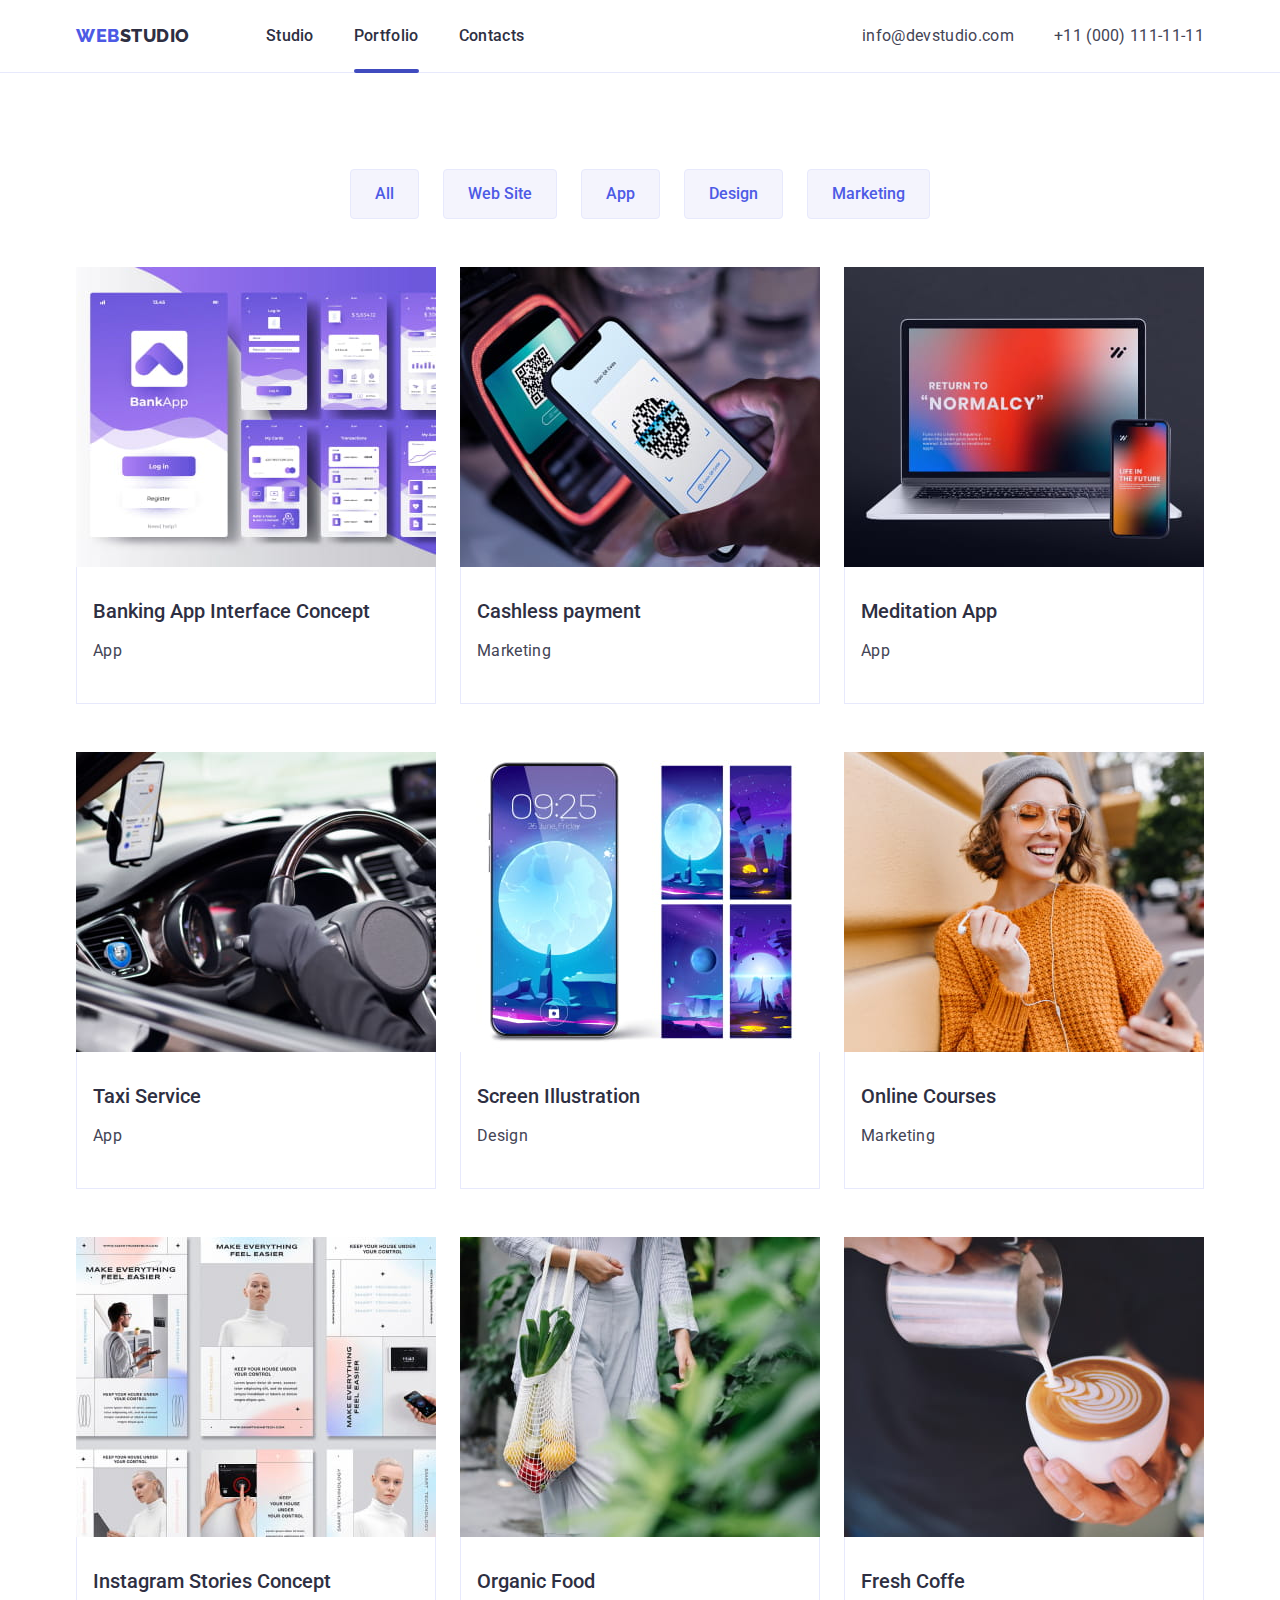
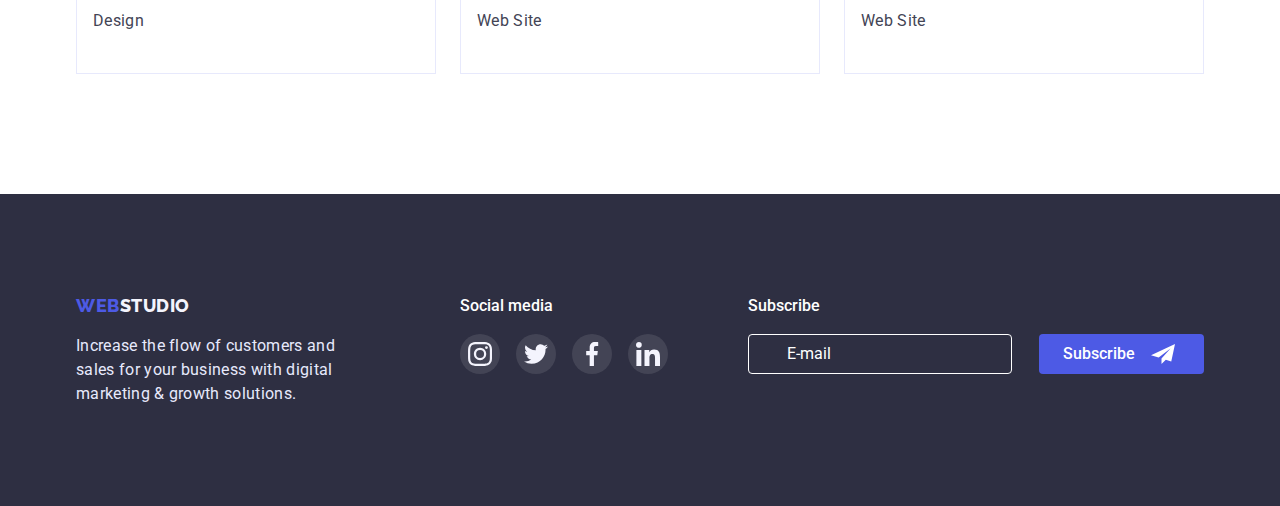
==== portfolio.html @ 538cbfb4 "update css" ====
<!DOCTYPE html>
<html lang="en">
  <head>
    <meta charset="UTF-8" />
    <meta http-equiv="X-UA-Compatible" content="IE=edge" />
    <meta name="viewport" content="width=device-width, initial-scale=1.0" />
    <link rel="preconnect" href="https://fonts.googleapis.com" />
    <link rel="preconnect" href="https://fonts.gstatic.com" crossorigin />
    <link
      href="https://fonts.googleapis.com/css2?family=Raleway:wght@800&family=Roboto:wght@400;500;700&display=swap"
      rel="stylesheet"
    />
    <link
      rel="stylesheet"
      href="https://cdn.jsdelivr.net/npm/modern-normalize@1.1.0/modern-normalize.css"
    />
    <link rel="stylesheet" href="./css/styles.css" />
    <link rel="stylesheet" href="./css/mobile.css" />
    <link rel="stylesheet" href="./css/./tablet.css" />
    <link rel="stylesheet" href="./css/desctop.css" />
    <title>WebStudio</title>
  </head>
  <body>
    <!--HEADER-->
    <header class="header">
      <div class="container header-container">
        <nav class="site-nav">
          <a href="./index.html" class="logo"
            ><span class="logo-firstcolor">Web</span>Studio</a
          >
          <ul class="nav-list list">
            <li class="header-item">
              <a class="menu-link link" href="./index.html">Studio</a>
            </li>
            <li class="nav-item header-item">
              <a class="menu-link link link-portfolio" href="./portfolio.html"
                >Portfolio</a
              >
            </li>
            <li class="header-item">
              <a class="menu-link link" href="">Contacts</a>
            </li>
          </ul>
        </nav>
        <address class="site-address">
          <ul class="address-list list">
            <li class="header-item address-item">
              <a class="adress-link" href="mailto:info@devstudio.com"
                >info@devstudio.com</a
              >
            </li>
            <li class="header-item address-item">
              <a class="adress-link" href="tel:+110001111111"
                >+11 (000) 111-11-11</a
              >
            </li>
          </ul>
        </address>
      </div>
    </header>

    <!--Header-->

    <!--Hero-->
    <main>
      <section class="portfolio">
        <div class="container">
          <ul class="filter-list list">
            <li class="hero-item">
              <button type="button" class="filter-btn">All</button>
            </li>

            <li class="hero-item">
              <button type="button" class="filter-btn">Web Site</button>
            </li>

            <li class="hero-item">
              <button type="button" class="filter-btn">App</button>
            </li>

            <li class="hero-item">
              <button type="button" class="filter-btn">Design</button>
            </li>

            <li class="hero-item">
              <button type="button" class="filter-btn">Marketing</button>
            </li>
          </ul>

          <ul class="card-set list">
            <li class="hero-item card-item">
                <a class="list-link" href="">
                  <div class="wrapper">
                    <img src="./images/banking-app.jpg" alt="banking-app_photo"
                    width="360"/>

                    <div class="card-thumb">
                      <p >
                      14 Stylish and User-Friendly App Desighn Concepts * Task
                      Manager App * Calorie Tracker App * Exotic Fruit Ecommerce
                      App * Cloud Storage App
                      </p>
                    </div>
                  </div>
                
                  <div class="card-content">
                  <h3 class="hero-item-heading card-heading">
                    Banking App Interface Concept
                  </h3>
                  <p class="hero-item-content card-item-content">App</p>
                  </div>
                </a>
            </li>

            <li class="hero-item card-item">
              <a class="list-link" href=""
                > <div class="wrapper">
                    <img
                      src="./images/cashless-payment.jpg"
                      alt="banking-app_photo"
                      width="360"/>

                    <div class="card-thumb">
                      <p >
                      14 Stylish and User-Friendly App Desighn Concepts * Task
                      Manager App * Calorie Tracker App * Exotic Fruit Ecommerce
                      App * Cloud Storage App
                      </p>
                    </div>
                  </div>

                <div class="card-content">
                  <h3 class="hero-item-heading card-heading">
                    Cashless payment
                  </h3>
                  <p class="hero-item-content card-item-content">Marketing</p>
                </div>
              </a>
            </li>

            <li class="hero-item card-item">
              <a class="list-link" href=""
                > <div class="wrapper">
                    <img
                  src="./images/meditation-app.jpg"
                  alt="banking-app_photo"
                  width="360"/>

                  <div class="card-thumb">
                    <p >
                    14 Stylish and User-Friendly App Desighn Concepts * Task
                    Manager App * Calorie Tracker App * Exotic Fruit Ecommerce
                    App * Cloud Storage App
                    </p>
                  </div>
                </div>

                <div class="card-content">
                  <h3 class="hero-item-heading card-heading">Meditation App</h3>
                  <p class="hero-item-content card-item-content">App</p>
                </div>
              </a>
            </li>

            <li class="hero-item card-item">
              <a class="list-link" href=""
                > <div class="wrapper">
                    <img
                  src="./images/taxi-service.jpg"
                  alt="banking-app_photo"
                  width="360"/>

                  <div class="card-thumb">
                    <p >
                    14 Stylish and User-Friendly App Desighn Concepts * Task
                    Manager App * Calorie Tracker App * Exotic Fruit Ecommerce
                    App * Cloud Storage App
                    </p>
                  </div>
                </div>

                <div class="card-content">
                  <h3 class="hero-item-heading card-heading">Taxi Service</h3>
                  <p class="hero-item-content card-item-content">App</p>
                </div>
              </a>
            </li>

            <li class="hero-item card-item">
              <a class="list-link" href=""
                > <div class="wrapper">
                    <img
                  src="./images/screen-illustratiom.jpg"
                  alt="banking-app_photo"
                  width="360"/>

                  <div class="card-thumb">
                    <p >
                    14 Stylish and User-Friendly App Desighn Concepts * Task
                    Manager App * Calorie Tracker App * Exotic Fruit Ecommerce
                    App * Cloud Storage App
                    </p>
                  </div>
                </div>

                <div class="card-content">
                  <h3 class="hero-item-heading card-heading">
                    Screen Illustration
                  </h3>
                  <p class="hero-item-content card-item-content">Design</p>
                </div>
              </a>
            </li>

            <li class="hero-item card-item">
              <a class="list-link" href="">
                 <div class="wrapper">
                    <img
                  src="./images/online-courses.jpg"
                  alt="banking-app_photo"
                  width="360"/>

                  <div class="card-thumb">
                    <p >
                    14 Stylish and User-Friendly App Desighn Concepts * Task
                    Manager App * Calorie Tracker App * Exotic Fruit Ecommerce
                    App * Cloud Storage App
                    </p>
                  </div>
                </div>

                <div class="card-content">
                  <h3 class="hero-item-heading card-heading">Online Courses</h3>
                  <p class="hero-item-content card-item-content">Marketing</p>
                </div>
              </a>
            </li>

            <li class="hero-item card-item">
              <a class="list-link" href=""
                > <div class="wrapper">
                    <img
                  src="./images/instagram-stories-concept.jpg"
                  alt="banking-app_photo"
                  width="360"/>

                  <div class="card-thumb">
                    <p >
                    14 Stylish and User-Friendly App Desighn Concepts * Task
                    Manager App * Calorie Tracker App * Exotic Fruit Ecommerce
                    App * Cloud Storage App
                    </p>
                  </div>
                </div>
                <div class="card-content">
                  <h3 class="hero-item-heading card-heading">
                    Instagram Stories Concept
                  </h3>
                  <p class="hero-item-content card-item-content">Design</p>
                </div>
              </a>
            </li>

            <li class="hero-item card-item">
              <a class="list-link" href=""
                > <div class="wrapper">
                    <img
                  src="./images/organic-food.jpg"
                  alt="banking-app_photo"
                  width="360"/>
                  <div class="card-thumb">
                    <p >
                    14 Stylish and User-Friendly App Desighn Concepts * Task
                    Manager App * Calorie Tracker App * Exotic Fruit Ecommerce
                    App * Cloud Storage App
                    </p>
                  </div>
                </div>

                <div class="card-content">
                  <h3 class="hero-item-heading card-heading">Organic Food</h3>
                  <p class="hero-item-content card-item-content">Web Site</p>
                </div>
              </a>
            </li>

            <li class="hero-item card-item">
              <div>
                  <a class="list-link" href="">
                   <div class="wrapper">
                    <img
                  src="./images/fresh-coffe.jpg"
                  alt="banking-app_photo"
                  width="360"/>

                  <div class="card-thumb">
                    <p >
                    14 Stylish and User-Friendly App Desighn Concepts * Task
                    Manager App * Calorie Tracker App * Exotic Fruit Ecommerce
                    App * Cloud Storage App
                    </p>
                  </div>
                </div>

                <div class="card-content">
                  <h3 class="hero-item-heading card-heading">Fresh Coffe</h3>
                  <p class="hero-item-content card-item-content">Web Site</p>
                </div>
              </div>
             
              </a>
            </li>
          </ul>
        </div>
      </section>
    </main>
    <!--HERO-->

    <!--FOOTER-->
    <footer class="footer">
      <div class="container footer-blocks">
        <div class="block-logo">
          <a href="./index.html" class="logo-footer"
            ><span class="logo-firstcolor">Web</span>Studio</a
          >
          <p class="footer-text">
            Increase the flow of customers and sales for your business with
            digital marketing & growth solutions.
          </p>
        </div>

        <div class="block-social">
          <h3 class="social-media-heading">Social media</h3>
          <ul class="social-list list">
            <li class="social-item item">
              <a href="#" class="social-list-item-link item-link-instagram">
                <svg class="social-list-icon" width="24" height="24">
                  <use href="./images/sprite.svg#icon-instagram"></use>
                </svg>
              </a>
            </li>

            <li class="social-item item">
              <a href="#" class="social-list-item-link item-link-twitter">
                <svg class="social-list-icon" width="24" height="24">
                  <use href="./images/sprite.svg#icon-twitter"></use>
                </svg>
              </a>
            </li>

            <li class="social-item item">
              <a href="#" class="social-list-item-link item-link-facebook">
                <svg class="social-list-icon" width="24" height="24">
                  <use href="./images/sprite.svg#icon-facebook"></use>
                </svg>
              </a>
            </li>

            <li class="social-item item">
              <a href="#" class="social-list-item-link item-link-linkedin">
                <svg class="social-list-icon" width="24" height="24">
                  <use href="./images/sprite.svg#icon-linkedin"></use>
                </svg>
              </a>
            </li>
          </ul>
        </div>

        <form class="block-subscribe-form">
          <div class="form-field-ftr">
            <label for="mail" class="form-label-ftr">Subscribe</label>
            <input type="email" name="mail" id="mail" placeholder="E-mail" />
          </div>
          <button type="submit" class="btn-subscribe">Subscribe</button>
        </form>

        </div>
      </div>
    </footer>
    <!-- /FOOTER-->
  </body>
</html>
---- css/styles.css ----
@media screen and (min-width: 0) {
  :root {
    --site-primary: #2E2F42;
    --body-text: #434455;
    --btn-primary: #4D5AE5;
    --btn-hover-active: #404BBF;
    --btn-border: #E7E9FC;
    --WHITE: #FFFFFF;
    --btn-back: #F4F4FD;
    --basic-margin: 24px;
    --icon-background: #AFB1B8;
    --icon-hover-green: #31D0AA;
    --modal-bcgd: #FCFCFC;
    --modal-labels: #8E8F99;
    --basic-transition: 250ms cubic-bezier(0.4, 0, 0.2, 1);
    --box-shadow: 0px 1px 6px rgba(46, 47, 66, 0.08), 0px 1px 1px rgba(46, 47, 66, 0.16), 0px 2px 1px rgba(46, 47, 66, 0.08);
  }

  img {
    display: block;
    max-width: 100%;
    height: auto;
  }

  body {
    font-family: "Roboto";
    font-style: normal;
    font-weight: 400;
    background-color: #FFFFFF;
    color: var(--body-text);
  }

  ul,
  li,
  h1,
  h2,
  h3,
  p {
    margin: 0;
    padding: 0;
  }

  ol,
  ul,
  li {
    list-style: none;
  }

  a {
    text-decoration: none;
  }

  .container {
    padding-left: 15px;
    padding-right: 15px;
    margin-left: auto;
    margin-right: auto;
  }



  .header {
    position: relative;
    width: auto;
    border-bottom: 1px solid var(--btn-border);
  }

  .logo {
    text-decoration: none;
    font-family: 'Raleway';
    font-style: normal;
    font-weight: 800;
    font-size: 18px;
    line-height: 1.33;
    letter-spacing: 0.03em;
    text-transform: uppercase;
    color: var(--site-primary);
  }

  .logo-firstcolor {
    font-family: 'Raleway';
    font-style: normal;
    font-weight: 800;
    font-size: 18px;
    line-height: 1.33;
    letter-spacing: 0.03em;
    text-transform: uppercase;
    color: var(--btn-primary);
  }

  .menu-link {
    font-weight: 500;
    font-size: 16px;
    line-height: 1.5;
    letter-spacing: 0.02em;
    color: var(--site-primary);
  }

  .hero {
    background-color: var(--site-primary);
    padding-top: 112px;
    padding-bottom: 112px;
    margin: 0 auto;
    background-image: linear-gradient(rgba(46, 47, 66, 0.7), rgba(46, 47, 66, 0.7)), url(../images/people-office.jpg);
    background-repeat: no-repeat;
    background-position: center;
    background-size: cover;
  }

  .hero-primary-heading {
    align-items: center;
    font-weight: 700;
    text-align: center;
    letter-spacing: 0.02em;
    color: var(--WHITE);
    margin-right: auto;
    margin-left: auto;
  }

  .btn {
    display: block;
    background: var(--btn-primary);
    border-radius: 4px;
    border: var(--btn-primary);
    font-family: 'Roboto';
    font-weight: 500;
    font-size: 16px;
    line-height: 1.5px;
    color: var(--WHITE);
    cursor: pointer;
    width: 169px;
    height: 56px;
    margin: 0 auto;
    text-decoration: none;
    transition: background-color var(--basic-transition);
  }

  .visually-hidden {
    position: absolute;
    width: 1px;
    height: 1px;
    margin: -1px;
    border: 0;
    padding: 0;
    white-space: nowrap;
    clip-path: inset(100%);
    clip: rect(0, 0, 0, 0);
    overflow: hidden;
  }


  .features-heading {
    font-weight: 700;
    font-size: 36px;
    line-height: 1.11;
    text-align: center;
    letter-spacing: 0.02em;
    text-transform: capitalize;
    color: var(--site-primary);
  }

  .features-text {
    font-weight: 500;
    font-size: 16px;
    line-height: 1.5;
    letter-spacing: 0.02em;
    color: var(--body-text);
    text-align: left;
    margin-top: 8px;
  }

  .section-team {
    background: var(--btn-back);
    padding-top: 96px;
    padding-bottom: 96px;
  }


  .hero-secondary-heading {
    font-weight: 700;
    font-size: 36px;
    line-height: 1.11;
    text-align: center;
    letter-spacing: 0.02em;
    text-transform: capitalize;
    color: var(--site-primary);
    margin-bottom: 72px;
}

.team-social-list {
  display: flex;
  justify-content: center;
  gap: var(--basic-margin);
}

.team-item {
  border-bottom-left-radius: 4px;
  border-bottom-right-radius: 4px;
  background-color: var(--WHITE);
  box-shadow: var(--box-shadow);
}

.hero-item-heading {
  font-weight: 500;
  font-size: 20px;
  line-height: 1.2;
  color: var(--site-primary);
  text-align: center;
  margin-bottom: 8px;
}

.team {
  margin-top: 32px;
  padding-bottom: 32px;
}

.team-social-item {
  width: 40px;
  height: 40px;
}

.team-social-list {
  gap: var(--basic-margin);
}

.hero-item-content {
  font-size: 16px;
  line-height: 1.5;
  color: var(--body-text);
  text-align: center;
  letter-spacing: 0.02em;
  margin-bottom: 8px;
}

.team-social-link {
  display: flex;
  justify-content: center;
  align-items: center;
  width: 100%;
  height: 100%;
  border-radius: 50%;
  background-color: var(--btn-primary);
  transition: background-color var(--basic-transition);
}

.customers {
  padding-top: 96px;
  padding-bottom: 96px;
}

.company-logo-link {
  display: flex;
  justify-content: center;
  align-items: center;
  width: 168px;
  height: 88px;
  border: solid 1px #8E8F99;
  border-radius: 4px;
  transition: var(--basic-transition);
}

.logo-icon {
  fill: var(--icon-background);
}

.company-logo-link:hover,
.company-logo-link:focus {
    border-color: var(--btn-hover-active);
    outline: none;
}

.company-logo-link:hover .logo-icon,
.company-logo-link:focus .logo-icon {
   fill: var(--btn-hover-active);
}

.footer {
  background-color: var(--site-primary);
}

.logo-footer {
  
  color: var(--btn-back);
  font-family: 'Raleway';
  font-style: normal;
  font-weight: 800;
  font-size: 18px;
  line-height: 21px;
  letter-spacing: 0.03em;
  text-transform: uppercase;
  
}



.footer-text {
  width: 264px;
  font-size: 16px;
  line-height: 1.5;
  letter-spacing: 0.02em;
  color: var(--btn-border);
  margin-top: 16px;
  margin-left: auto;
  margin-right: auto;
}

.social-item {
  width: 40px;
  height: 40px;
}

.social-list {
  display: flex;
  justify-content: center;
  gap: 16px;
}

.social-list-item-link {
  display: flex;
  justify-content: center;
  align-items: center;
  width: 100%;
  height: 100%;
  border-radius: 50%;
  background-color: rgba(255, 255, 255, 0.1);
  transition: background-color var(--basic-transition);
}

.form-field-ftr label {
  margin-bottom: 16px;
  font-weight: 500;
  font-size: 16px;
  line-height: 1.5;
  color: var(--WHITE);
}

.block-subscribe-form {
  height: 80px;
  width: 100%;
}

.form-field-ftr input {
  width: 264px;
  height: 40px;
  background-color: var(--site-primary);
  border: 1px solid var(--WHITE);
  border-radius: 4px;
  padding-top: 8px;
  padding-bottom: 8px;

  color: var(--WHITE);
}

.btn-subscribe {
  display: flex;
  width: 165px;
  height: 40px;
  margin-top: 16px;
  margin-left: auto;
  margin-right: auto;
  gap: 16px;
  padding-left: 24px;
  align-items: center;
  background: var(--btn-primary);
  border: var(--btn-primary);
  border-radius: 4px;
  font-weight: 500;
  color: var(--WHITE);
  transition: background-color var(--basic-transition);
}




}
---- css/mobile.css ----
@media screen and (min-width: 320px) and (max-width: 767px) {

    .site-nav {
        display: flex;
        justify-content: space-between;
        align-items: center;
        height: 70px;
    }

    .nav-tablet,
    .site-address,
    .form-tablet,
    .doing {
        display: none;
    }

    .tablet-menu {
        display: none;
    }

    .menu-open-btn {
        border: none;
        background-color: transparent;
    }

    .is-hidden {
        opacity: 0;
        pointer-events: none;
    }

    .mobile-menu {
        position: absolute;
        top: 0;
        right: 0;
        left: 0;
        
        display: flex;
        flex-direction: column;
        justify-content: space-between;

        padding: 24px 24px 40px 40px;
        width: 100%;
        height: 100vh;
        background-color: var(--WHITE);
    }

    .nav-list {
        margin-top: 56px;
    }

    .nav-item:not(:last-child) {
        margin-bottom: 40px;
    }

    .menu-link {
        font-weight: 700;
        font-size: 36px;
        line-height: 1.11;
        text-transform: capitalize;
    }

    .link-contacts {
        color: var(--btn-hover-active);
    }

    .menu-phone {
        font-weight: 700;
        font-size: 32px;
        line-height: 1.11;
        letter-spacing: 0.02em;
        text-transform: capitalize;
        color: var(--btn-primary);
    }

    .phone-item {
        margin-bottom: 40px;
    }

    .email-item {
        margin-bottom: 48px;
    }

    .menu-email {
        font-weight: 500;
        font-size: 20px;
        line-height: 1.2;
        letter-spacing: 0.02em;
        color: var(--body-text);
    }

    .social-list-menu {
        display: flex;
        justify-content: s;
        gap: 56px;
    }

    .social-list-item-link-menu {
        display: flex;
        justify-content: center;
        align-items: center;
        width: auto;
        height: 100%;
        border-radius: 50%;
        background-color: var(--btn-primary);
    }

    .menu-close-btn {
        position: absolute;
        top: var(--basic-margin);
        right: var(--basic-margin);
        display: flex;
        justify-content: center;
        align-items: center;
        width: 24px;
        height: 24px;
        border-radius: 50px;
        border: 1px solid var(--btn-border);
        background-color: var(--WHITE);
        transition: background-color var(--basic-transition);
    }

    .hero-primary-heading {
        font-size: 36px;
        line-height: 1.11;
        text-transform: capitalize;
        width: 320px;
        height: 80px;
        margin-bottom: 72px;
    }

    .features {
        padding: 96px 0;
    }

    .features-item:not(:last-child) {
        margin-bottom: 72px;
    }

    .team-item {
        margin: 72px auto 0;
        width: 264px;
    }

    .customers-list {
        width: auto;
        display: flex;
        justify-content: center;
        flex-wrap: wrap;
        gap: 16px;
    }

    .company-logo-item {
        margin-top: 72px;
    }

    .company-logo-link:focus .logo-icon {
        fill: var(--btn-hover-active);
    }


    .footer {
        display: flex;
        padding-top: 96px;
        padding-bottom: 96px;
        width: auto;
        height: 664px;
    }

   .footer-mobile {
    margin-left: auto;
    margin-right: auto;
   }

    .block-logo {
        text-align: center;
        }

    .block-social {
        margin: 72px auto;
    }

    .social-media-heading {
        font-family: 'Roboto';
        font-style: normal;
        font-weight: 500;
        font-size: 16px;
        line-height: 1.5;
        color: var(--WHITE);
        text-align: center;
        margin-bottom: 16px;
    }

    .block-subscribe-form {
        margin: auto;
    }

    .form-field-ftr {
        display: flex;
        flex-direction: column;
    }

    .form-field-ftr label {
        text-align: center;
    }

    .btn-subscribe::after {
        content: "";
        width: 24px;
        height: 24px;
        background-image: url(../images/icon-send.svg);
        background-repeat: no-repeat;
        background-size: contain;
    }

    .btn-subscribe:hover {
        background: var(--btn-hover-active);
        outline: none;
    }

    .backdrop {
        position: fixed;
        top: 0;
        left: 0;
        width: 100%;
        height: 796px;
        background-color: rgba(46, 47, 66, 0.4);
        transition: opacity 250ms;
    }

    .backdrop.is-hidden {
        opacity: 0;
        pointer-events: none;
        transition: opacity 250ms;
    }

    .close-btn {
        position: absolute;
        top: var(--basic-margin);
        right: var(--basic-margin);
        display: flex;
        justify-content: center;
        align-items: center;
        width: 24px;
        height: 24px;
        border-radius: 50px;
        border: 1px solid rgba(0, 0, 0, 0.1);
        background-color: var(--btn-border);
        transition: background-color var(--basic-transition);
    }

    .modal-heading {
        text-align: center;
        font-size: 16px;
        font-weight: 500;
        line-height: 1.5;
        margin-bottom: 16px;
        letter-spacing: 0.02em;
    }

    .form-field-modal:focus-within>.icon {
        fill: var(--btn-hover-active);
    }

    .form {
        position: absolute;
        top: 96px;
        bottom: 96px;
        left: 18px;
        right: 18px;
        padding: 72px 24px;
        background-color: #FCFCFC;
        width: auto;
        height: auto;
    }

    .form-field-modal {
        display: flex;
        position: relative;
        flex-direction: column;
        margin-bottom: 8px;
    }

    .form-field-modal input {
        border: 1px solid rgba(33, 33, 33, 0.2);
        border-radius: 4px;
        background-color: var(--modal-bcgd);
        height: 40px;
    }

    .form-field-modal textarea::placeholder {
        color: rgba(46, 47, 66, 0.4);
        font-size: 12px;
    }

    .form-field-modal label {
        margin-bottom: 4px;
        font-size: 12px;
        line-height: 1.17;
        color: var(--modal-labels);
    }

    textarea {
        resize: none;
        height: 120px;
        font-family: inherit;
        font-weight: inherit;
        font-size: 12px;
        line-height: 1.17;
        color: var(--site-primary);
        padding: 8px 16px;
        border: 1px solid rgba(33, 33, 33, 0.2);
        border-radius: 4px;
        background-color: var(--modal-bcgd);
        transition: outline-color var(--basic-transition);
    }

    input {
        padding-left: 38px;
        color: var(--site-primary);
        transition: outline-color var(--basic-transition);
    }

    input:focus {
        outline-color: var(--btn-primary);
    }

    textarea:focus {
        outline-color: var(--btn-hover-active);
    }

    .btn-modal {
        display: block;
        bottom: var(--basic-margin);
        background: var(--btn-primary);
        border-radius: 4px;
        border: var(--btn-primary);
        font-family: 'Roboto';
        font-weight: 500;
        font-size: 16px;
        line-height: 1.4px;
        letter-spacing: 0.04em;
        color: var(--WHITE);
        cursor: pointer;
        width: 169px;
        height: 56px;
        margin-left: auto;
        margin-right: auto;
        text-decoration: none;
        transition: background-color var(--basic-transition);
    }

    .btn-modal:hover,
    .btn-modal:focus {
        background: var(--btn-hover-active);
        box-shadow: 0px 4px 4px rgba(0, 0, 0, 0.15);
        outline: none;
    }

    .icon {
        position: absolute;
        fill: var(--site-primary);
        bottom: 8px;
        left: 16px;
    }

    .policy-block {
        position: relative;
        display: flex;
        margin-bottom: var(--basic-margin);
    }

    .policy-text {
        text-align: center;
        align-items: center;
        font-family: 'Roboto';
        font-style: normal;
        font-weight: 400;
        font-size: 12px;
        line-height: 1.17;
        letter-spacing: 0.04em;
        color: #8E8F99;
        margin-left: 24px;
    }

    .policy-link {
        line-height: 1.33;
    }

    .policy-text::before {
        content: "";
        position: absolute;
        display: inline-block;
        width: 16px;
        height: 16px;
        background-color: #FCFCFC;
        border: var(--site-primary) 1px solid;
        border-radius: 2px;
        align-items: center;
        left: 0;
    }

    .checkbox:checked+.policy-text::before {
        background-color: var(--btn-hover-active);
        background-image: url(../images/vector-checkbox.svg);
        background-repeat: no-repeat;
        background-position: center;
        background-size: 10px 8px;
        border-color: var(--btn-hover-active);
    }

    .checkbox {
        -webkit-appearance: none;
        -moz-appearance: none;
        appearance: none;
        padding-left: 0;
    }

    /*---------- END-MODAL ----------- */
}

@media screen and (min-width: 480px) and (max-width: 767px) {

    .features-list {
        display: flex;
        flex-wrap: wrap;
    }

    .features-item {
        flex-basis: 50%;
    }

    .team-list {
        display: flex;
        flex-wrap: wrap;
        margin-bottom: 0px;
        gap: 24px;
        padding: 0;
        justify-content: center;
    }


}
---- css/tablet.css ----
@media screen and (min-width:768px) and (max-width:1199px) {

    .menu-open-btn,
    .menu-close-btn,
    .is-hidden {
        display: none;
    }

    .header-container,
    .site-nav,
    .site-address,
    .nav-tablet {
        display: flex;
        align-items: center;
        justify-content: space-between;
        margin: 0;
    }

    .nav-tablet {
        position: absolute;
        left: 50%;
        transform: translate(-50%);
    }

    .menu-link {
        display: block;
        padding-top: 24px;
        padding-bottom: 24px;
    }

    .nav-list .header-item+.header-item {
        margin-left: 40px;
    }

    .link-studio,
  .link-portfolio {
      color: var(--btn-hover-active);
  }

    .link-studio::after {
        content: "";
        position: absolute;
        display: block;
        width: 48px;
        height: 4px;
        background-color: var(--btn-hover-active);
        border-radius: 2px;
        bottom: -6px;
        color: var(--icon-hover-green);
    }

    .adress-link {
        text-decoration: none;
        font-style: normal;
        font-size: 12px;
        line-height: 1.17;
        letter-spacing: 0.04em;
        color: var(--body-text);
        transition: color var(--basic-transition);
    }

    .address-list {
        margin-top: 16px;
        margin-bottom: 16px;
    }

    .address-list .address-item+.address-item {
        margin-top: 12px;
    }

    .hero {
        padding-top: 112px;
        padding-bottom: 112px;
        height: 436px;
    }

    .hero-primary-heading {
        font-size: 56px;
        line-height: 1.07;
        width: 496px;
        margin-bottom: 36px;
    }

    .features-list {
        display: flex;
        flex-wrap: wrap;
        padding-top: 96px;
        padding-bottom: 96px;
    }

    .features-item {
        flex-basis: calc((100% -15px) / 2);
    }

    .features-item:nth-child(n+3) {
        margin-top: 72px;
    }

    .features-text {
        width: 356px;
    }

    .doing {
        display: none;
    }

    .team-list {
        display: flex;
        flex-wrap: wrap;
        margin-bottom: 0px;
        gap: 24px;
        padding: 0;
        justify-content: center;
    }

    
    .customers-heading {
        margin: 0;
    }

    .customers-list {
        display: flex;
        flex-wrap: wrap;
    
    }

    .company-logo-item {
        margin: 24px;
        margin-top: 72px;
        margin-left: 0;
    }

    .logo-icon {
        transition: fill var(--basic-transition);
    }

    .logo-icon {
        fill: var(--icon-background);
        transition: fill var(--basic-transition);
    }

    .footer {
        padding-top: 96px;
        padding-bottom: 96px;
        padding-left: 15px;
        padding-right: 15px;
        height: 456px;
    }

    .footer-blocks {
        padding:0;
        display: flex;
    }

    
    .tablet-blocks
     {
        display: flex;
    }

    .block-subscribe-form
    {
        display: none;
    }

    .footer-tablet {
        position: absolute;
        left: 50%;
        transform: translateX(-50%);
    }
   

    .logo-footer {
        text-decoration: none;
        color: var(--btn-back);
        font-family: 'Raleway';
        font-style: normal;
        font-weight: 800;
        font-size: 18px;
        line-height: 21px;
        letter-spacing: 0.03em;
        text-transform: uppercase;
      }

     
    
    .block-logo,
    .block-social {
        margin-right: 24px;
        margin-left: 0;
    }

    .social-media-heading {
        font-family: 'Roboto';
        font-style: normal;
        font-weight: 500;
        font-size: 16px;
        line-height: 1.5;
        color: var(--WHITE);
        margin-bottom: 16px;
    }


    .form-tablet {
        display: flex;
        
        margin-top: 72px;
        height: 80px;

    }

    .form-field-ftr {
        display: flex;
        flex-direction: column;
        margin-right: 24px;
    }

    .form-field-ftr label {
        text-align: left;
        width: 264px;
    }

    .form-field-ftr input::placeholder {
        color: grey;
        padding-left: 16px;
    }

    .btn-subscribe {
        display: flex;
        margin: 0;
        transform: translateY(100%);
        width: 165px;
        height: 40px;
        align-items: center;
        background: var(--btn-primary);
        border: var(--btn-primary);
        border-radius: 4px;
        font-weight: 500;
        color: var(--WHITE);
        transition: background-color var(--basic-transition);
    }

    .btn-subscribe::after {
        content: "";
        width: 24px;
        height: 24px;
        background-image: url(../images/icon-send.svg);
        background-repeat: no-repeat;
        background-size: contain;
    }

    .backdrop {
        position: fixed;
        top: 0;
        left: 0;
        width: 100%;
        height: 100%;
        background-color: rgba(46, 47, 66, 0.4);
        transition: opacity 250ms;
    }
    
    .backdrop.is-hidden {
        opacity: 0;
        pointer-events: none;
        transition: opacity 250ms;
    }
    
    .modal {
        position: relative;
        top: 96px;
        left:50%;
        transform: translateX(-50%);
        padding: 24px;
    
        width: 408px;
        height: 586px;
        background-color: var(--modal-bcgd);
        box-shadow: 0px 1px 1px rgba(0, 0, 0, 0.14), 0px 1px 3px rgba(0, 0, 0, 0.12), 0px 2px 1px rgba(0, 0, 0, 0.2);
        border-radius: 4px;
    }
    
    .close-btn {
        position: absolute;
        top: var(--basic-margin);
        right: var(--basic-margin);
        display: flex;
        justify-content: center;
        align-items: center;
        width: 24px;
        height: 24px;
        border-radius: 50px;
        border: 1px solid rgba(0, 0, 0, 0.1);
        background-color: var(--btn-border);
        transition: background-color var(--basic-transition);
    }
    
    .close-btn:is(:hover, :focus) {
        background-color: var(--btn-hover-active);
        fill: var(--WHITE);
    }
    
    .modal-heading {
        text-align: center;
        font-size: 16px;
        font-weight: 500;
        line-height: 1.5;
        margin-top: 48px;
        margin-bottom: 16px;
        letter-spacing: 0.02em;
    }
    
    .form-field-modal:focus-within > .icon {
        fill: var(--btn-hover-active);
    }
    
    
    .form-field-modal {
        display: flex;
        position: relative;
        flex-direction: column;
        margin-bottom: 8px;
    }
    
    .form-field-modal input {
        border: 1px solid rgba(33, 33, 33, 0.2);
        border-radius: 4px;
        background-color:var(--modal-bcgd);
        height: 40px; 
    }
    
    .form-field-modal textarea::placeholder {
        color: rgba(46, 47, 66, 0.4);
        font-size: 12px;
        
    }
    
    .form-field-modal label {
        margin-bottom: 4px;
        font-size: 12px;
        line-height: 1.17;
        color: var(--modal-labels);
    }
    
    textarea {
        resize: none;
        height: 120px;
        font-family: inherit;
        font-weight: inherit;
        font-size: 12px;
        line-height: 1.17;
        color: var(--site-primary);
        padding: 8px 16px;
        border: 1px solid rgba(33, 33, 33, 0.2);
        border-radius: 4px;
        background-color: var(--modal-bcgd);
        transition: outline-color var(--basic-transition);
        
    }
    
    input {
        padding-left: 38px;
        color: var(--site-primary);
        transition: outline-color var(--basic-transition);
    }
    
    input:focus {
        outline-color: var(--btn-primary);
    }
    
    textarea:focus {
        outline-color: var(--btn-hover-active);
    }
    
    .btn-modal {
        display: block;
        position: absolute;
        bottom: var(--basic-margin);
        left: 119px;
        background: var(--btn-primary);
        border-radius: 4px;
        border: var(--btn-primary);
        font-family: 'Roboto';
        font-weight: 500;
        font-size: 16px;
        line-height: 1.4px;
        letter-spacing: 0.04em;
        color: var(--WHITE);
        cursor: pointer;
        width: 169px;
        height: 56px;
        margin: 0 auto;
        text-decoration: none;
        transition: background-color var(--basic-transition);;
    }
    
    .btn-modal:hover,
    .btn-modal:focus {
        background: var(--btn-hover-active);
        box-shadow: 0px 4px 4px rgba(0, 0, 0, 0.15);
        outline: none;
        }
    
    .icon {
        position: absolute;
        fill: var(--site-primary);
        bottom: 8px;
        left: 16px;
        }
    
    
    
    .policy-block {
        position: relative;
        display: flex;
    }
    
    .policy-text {
        text-align: center;
        align-items: center;
        font-family: 'Roboto';
        font-style: normal;
        font-weight: 400;
        font-size: 12px;
        line-height: 1.17;
        letter-spacing: 0.04em;
        color: #8E8F99;
        margin-left: 24px;
    }
    
    .policy-link {
        line-height: 1.33;
    }
    
    .policy-text::before {
        content: "";
        position: absolute;
        display: inline-block;
        width: 16px;
        height: 16px;
        background-color: #FCFCFC;
        border: var(--site-primary) 1px solid;
        border-radius: 2px;
        align-items: center;
        left: 0;
    }
    
    .checkbox:checked + .policy-text::before {
        background-color: var(--btn-hover-active);
        background-image: url(../images/vector-checkbox.svg);
        background-repeat: no-repeat;
        background-position: center;
        background-size: 10px 8px;
        border-color: var(--btn-hover-active);
    }
    
    .checkbox {
        -webkit-appearance: none;
        -moz-appearance: none;
        appearance: none;
        padding-left: 0;
    }
    
}
---- css/desctop.css ----
@media screen and (min-width:1200px) {

.menu-open-btn,
.menu-close-btn,
.btn-subscribe,
.form-tablet,
.mobile-menu {
    display: none;
}


.container {
width: 1158px;
padding: 0 15px;
margin: 0 auto;
}

.list, .list-link {
    list-style: none;
  }
.link, .list-link {
    text-decoration: none;
  }
  
.header-container,
.site-nav,
.site-address,
.nav-list,
.address-list {
    display: flex;
    align-items: center;
}

.nav-list {margin-left: 76px;}

.nav-list .header-item + .header-item {
    margin-left: 40px;
}

.menu-link {
    display: block;
    padding-top: 24px;
    padding-bottom: 24px;
}

.address-list .header-item + .header-item {
    margin-left: 40px;
}

.site-address {
    margin-left: auto;
}



.logo:focus {
    outline-color: var(--site-primary);
}


  
.header-item {
    font-weight: 500;
    font-size: 16px;
    line-height: 1.5;
    letter-spacing: 0.02em;
    color: var(--site-primary);
}

.address-item {
    font-weight: inherit;
}



.menu-link {
    transition: color var(--basic-transition);
    }


.menu-link:hover,
.menu-link:focus {
    color: var(--btn-hover-active);
    outline-color: var(--btn-hover-active);
    }

.nav-item {
    position: relative;
}



.link-studio::after,
.link-portfolio::after {
    content: "";
    position: absolute;
    display: block;
    width: 100%;
    height: 4px;
    background-color: var(--btn-hover-active);
    border-radius: 2px;
    bottom:-1px;
    color: var(--icon-hover-green);
}

.adress-link:hover,
.adress-link:focus {
    color: var(--btn-hover-active);
    outline-color: var(--btn-hover-active);

}

.adress-link {
    text-decoration: none;
    font-style: normal;
    font-size: 16px;
    line-height: 1.5;
    color: var(--body-text);
    transition: color var(--basic-transition);
    }

.filter-list {display: flex;
    gap: var(--basic-margin);
    justify-content: center;
    margin-top: 0px;
    padding-left: 0px;
    margin-bottom: 0px;
}


/*-----------HERO--------------*/

.hero {
    padding-top: 188px;
    padding-bottom: 188px;
    max-width: 1440px;
    height: 600px;
    margin: 0 auto;
}

.hero-primary-heading {
    font-size: 56px;
    line-height: 1.07;
    width: 496px;
    margin-bottom: 48px ;
}

.btn {
    transition: background-color var(--basic-transition);
}

.btn:hover,
.btn:focus {
    background: var(--btn-hover-active);
    outline: none; 
}



.features-list {
    display: flex;
    gap: var(--basic-margin);
    margin: 0px;
    padding-left: 0px;
    }

.features{
        padding-top: 120px;
    }
    
.section-team {
    padding-top: 120px;
    padding-bottom: 120px;
}

.hero-team {
    padding-top: 120px;
    padding-bottom: 72px;
}

.features-item::before {
    display: block;
    content:"";
    height: 112px;
    background-size: 64px;
    background-repeat: no-repeat;
    background-position: center;
    background-color: var(--btn-back);
    border-radius: 4px;
    margin-bottom: 8px;
}

.icon-antenna::before {
    background-image: url(../images/antenna.svg);
}

.icon-clock::before {
    background-image: url(../images/clock.svg);
}

.icon-diagram::before {
    background-image: url(../images/diagram.svg);
}

.icon-astronaut::before {
    background-image: url(../images/astronaut.svg);
}

.team-list {
    display: flex;
    gap: var(--basic-margin);
    margin-bottom: 0px;
    padding: 0;
    justify-content: center;
}


.team-social-link:hover,
.team-social-link:focus {
    background-color: var(--btn-hover-active);
    outline: none;
}

.doing {
    padding-top: 120px;
    padding-bottom: 120px;
}
.doing-pictures {
    display:flex;
    gap: var(--basic-margin);
    padding-left: 0px;
    margin-top: 72px;
    }

.filter-btn:hover,
.filter-btn:focus { 
    background-color: var(--btn-hover-active);
    border: 1px solid var(--btn-hover-active);
    color: var(--WHITE);
    box-shadow: 0px 3px 1px rgba(0, 0, 0, 0.1), 0px 2px 1px rgba(0, 0, 0, 0.08), 0px 2px 2px rgba(0, 0, 0, 0.12);
    outline: none;
}

.filter-btn {
    display: flex;
    padding: 12px 24px;
    align-items: center;
    text-align: center;
    background-color: var(--btn-back);
    border: 1px solid var(--btn-border);
    border-radius: 4px;
    font-weight: 500;
    font-size: 16px;
    line-height: 1.5;
    color: var(--btn-primary);
    cursor: pointer;

    transition: border-color var(--basic-transition),
    background-color var(--basic-transition),
    color var(--basic-transition),
    box-shadow var(--basic-transition);
}

.portfolio {
    padding-top: 96px;
    padding-bottom: 120px;
}

.card-set {
    padding: 0;
    margin: 0;
    display: flex;
    flex-wrap: wrap;
    margin-left: calc(-1 * var(--basic-margin));
}

.card-set > .card-item {
    flex-basis: calc(100% / 3 - 24px);
    margin-top: calc(2 * var(--basic-margin));
    margin-left: var(--basic-margin);
}

.card-item:hover,
.card-item:focus {
    box-shadow: 0px 1px 6px rgba(46, 47, 66, 0.08), 0px 1px 1px rgba(46, 47, 66, 0.16), 0px 2px 1px rgba(46, 47, 66, 0.08);
}

.card-content {
    padding-top: 32px;
    padding-bottom: 32px;
    border-left: 1px solid var(--btn-border);
    border-right: 1px solid var(--btn-border);
    border-bottom: 1px solid var(--btn-border);
}

.card-item:hover .card-thumb,
.card-item:focus .card-thumb {
    opacity: 1;
    transform: translateY(0);
    box-shadow: var(--box-shadow);
}

.card-thumb {
    position: absolute;
    width: 360px;
    height:300px;
    top: 0;
    padding: 40px 32px;
    background-color: #4D5AE5;
    color: var(--btn-back);

    opacity: 0;
    transform: translateY(100%);
    transition: transform var(--basic-transition);

    opacity: 1;
    transform: translateY(100%);
    transition: transform var(--basic-transition);
    }

    .list-link:focus {
        outline-color: var(--icon-background);
    }

.wrapper {
    position: relative;
    overflow: hidden;
    }


.card-heading {
    text-align: left;
    padding-left: 16px;
    padding-bottom: 8px;
}



.features-text {
    width: 264px;
    height: 72px;
    margin: 0;
    text-align: left;
}

.card-item-content {
    text-align: left;
    padding-left: 16px;
}

.footer {
    display: flex;
    padding-top: 100px;
    padding-bottom: 100px;
}

.footer-blocks {
    display: flex;
}

.block-social {
    margin-left: 120px;
}

.social-media-heading {
    font-family: 'Roboto';
    font-style: normal;
    font-weight: 500;
    font-size: 16px;
    line-height: 1.5;
    color: var(--WHITE);
    margin-bottom: 16px;
}




.social-list-item-link:hover,
.social-list-item-link:focus {
    background-color: var(--icon-hover-green);
    outline: none;
}

.customers {
    padding-top: 120px;
    padding-bottom: 120px;
}

.customers-list {
    display: flex;
    justify-content: center;
    gap: var(--basic-margin);
}

.logo-icon {
    transition: fill var(--basic-transition);
    }

.block-subscribe-form {
    position: relative;
    margin-left: 80px;
}

.form-field-ftr {
    display: flex;
    flex-direction: column;
}


.form-field-ftr input::placeholder {
    color: var(--WHITE);
}

.btn-subscribe {
    display: inline-flex;
    
    width: 165px;
    height: 40px;
    position: absolute;
    right: 0;
    bottom: 0;
    gap: 16px;
    align-items: center;
    background: var(--btn-primary);
    border: var(--btn-primary);
    border-radius: 4px;
    font-weight: 500;
    color: var(--WHITE);
    cursor: pointer;
    transition: background-color var(--basic-transition);
}

.btn-subscribe::after {
    content: "";
    width: 24px;
    height: 24px;
    
    background-image: url(../images/icon-send.svg);
    background-repeat: no-repeat;
    background-size: contain;
}

.btn-subscribe:hover,
.btn-subscribe:focus {
    background: var(--btn-hover-active);
    outline: none;
}

.backdrop {
    position: fixed;
    top: 0;
    left: 0;
    width: 100%;
    height: 100%;
    background-color: rgba(46, 47, 66, 0.4);
    transition: opacity 250ms;
}

.backdrop.is-hidden {
    opacity: 0;
    pointer-events: none;
    transition: opacity 250ms;
}

.modal {
    position: relative;
    top: 80px;
    left:50%;
    transform: translateX(-50%);
    padding: 24px;
    width: 408px;
    height: 584px;
    background-color: var(--modal-bcgd);
    box-shadow: 0px 1px 1px rgba(0, 0, 0, 0.14), 0px 1px 3px rgba(0, 0, 0, 0.12), 0px 2px 1px rgba(0, 0, 0, 0.2);
    border-radius: 4px;
}

.close-btn {
    position: absolute;
    top: var(--basic-margin);
    right: var(--basic-margin);

    display: flex;
    justify-content: center;
    align-items: center;

    width: 24px;
    height: 24px;
    border-radius: 50px;
    border: 1px solid rgba(0, 0, 0, 0.1);
    background-color: var(--btn-border);
    transition: background-color var(--basic-transition);
}

.close-btn:is(:hover, :focus) {
    background-color: var(--btn-hover-active);
    fill: var(--WHITE);
}

.modal-heading {
    text-align: center;
    font-size: 16px;
    font-weight: 500;
    line-height: 1.5;
    margin-bottom: 16px;
    letter-spacing: 0.02em;
    margin-top: 48px ;
}

.form-field-modal:focus-within > .icon {
    fill: var(--btn-hover-active);
}


.form-field-modal {
    display: flex;
    position: relative;
    flex-direction: column;
    margin-bottom: 8px;
}

.form-field-modal input {
    border: 1px solid rgba(33, 33, 33, 0.2);
    border-radius: 4px;
    background-color:var(--modal-bcgd);
    height: 40px; 
}

.form-field-modal textarea::placeholder {
    color: rgba(46, 47, 66, 0.4);
    font-size: 12px;
    
}

.form-field-modal label {
    margin-bottom: 4px;
    font-size: 12px;
    line-height: 1.17;
    color: var(--modal-labels);
}

textarea {
    resize: none;
    height: 120px;
    font-family: inherit;
    font-weight: inherit;
    font-size: 12px;
    line-height: 1.17;
    color: var(--site-primary);
    padding: 8px 16px;
    border: 1px solid rgba(33, 33, 33, 0.2);
    border-radius: 4px;
    background-color: var(--modal-bcgd);
    transition: outline-color var(--basic-transition);
    
}

input {
    padding-left: 38px;
    color: var(--site-primary);
    transition: outline-color var(--basic-transition);
}

input:focus {
    outline-color: var(--btn-primary);
}

textarea:focus {
    outline-color: var(--btn-hover-active);
}

.btn-modal {
    display: block;
    position: absolute;
    bottom: var(--basic-margin);
    left: 119px;
    background: var(--btn-primary);
    border-radius: 4px;
    border: var(--btn-primary);
    font-family: 'Roboto';
    font-weight: 500;
    font-size: 16px;
    line-height: 1.4px;
    letter-spacing: 0.04em;
    color: var(--WHITE);
    cursor: pointer;
    width: 169px;
    height: 56px;
    margin: 0 auto;
    text-decoration: none;
    transition: background-color var(--basic-transition);;
}

.btn-modal:hover,
.btn-modal:focus {
    background: var(--btn-hover-active);
    box-shadow: 0px 4px 4px rgba(0, 0, 0, 0.15);
    outline: none;
    }

.icon {
    position: absolute;
    fill: var(--site-primary);
    bottom: 8px;
    left: 16px;
    }



.policy-block {
    position: relative;
    display: flex;
}

.policy-text {
    text-align: center;
    align-items: center;
    font-family: 'Roboto';
    font-style: normal;
    font-weight: 400;
    font-size: 12px;
    line-height: 1.17;
    letter-spacing: 0.04em;
    color: #8E8F99;
    margin-left: 24px;
}

.policy-link {
    line-height: 1.33;
}

.policy-text::before {
    content: "";
    position: absolute;
    display: inline-block;
    width: 16px;
    height: 16px;
    background-color: #FCFCFC;
    border: var(--site-primary) 1px solid;
    border-radius: 2px;
    align-items: center;
    left: 0;
}

.checkbox:checked + .policy-text::before {
    background-color: var(--btn-hover-active);
    background-image: url(../images/vector-checkbox.svg);
    background-repeat: no-repeat;
    background-position: center;
    background-size: 10px 8px;
    border-color: var(--btn-hover-active);
}

.checkbox {
    -webkit-appearance: none;
    -moz-appearance: none;
    appearance: none;
    padding-left: 0;
}
}
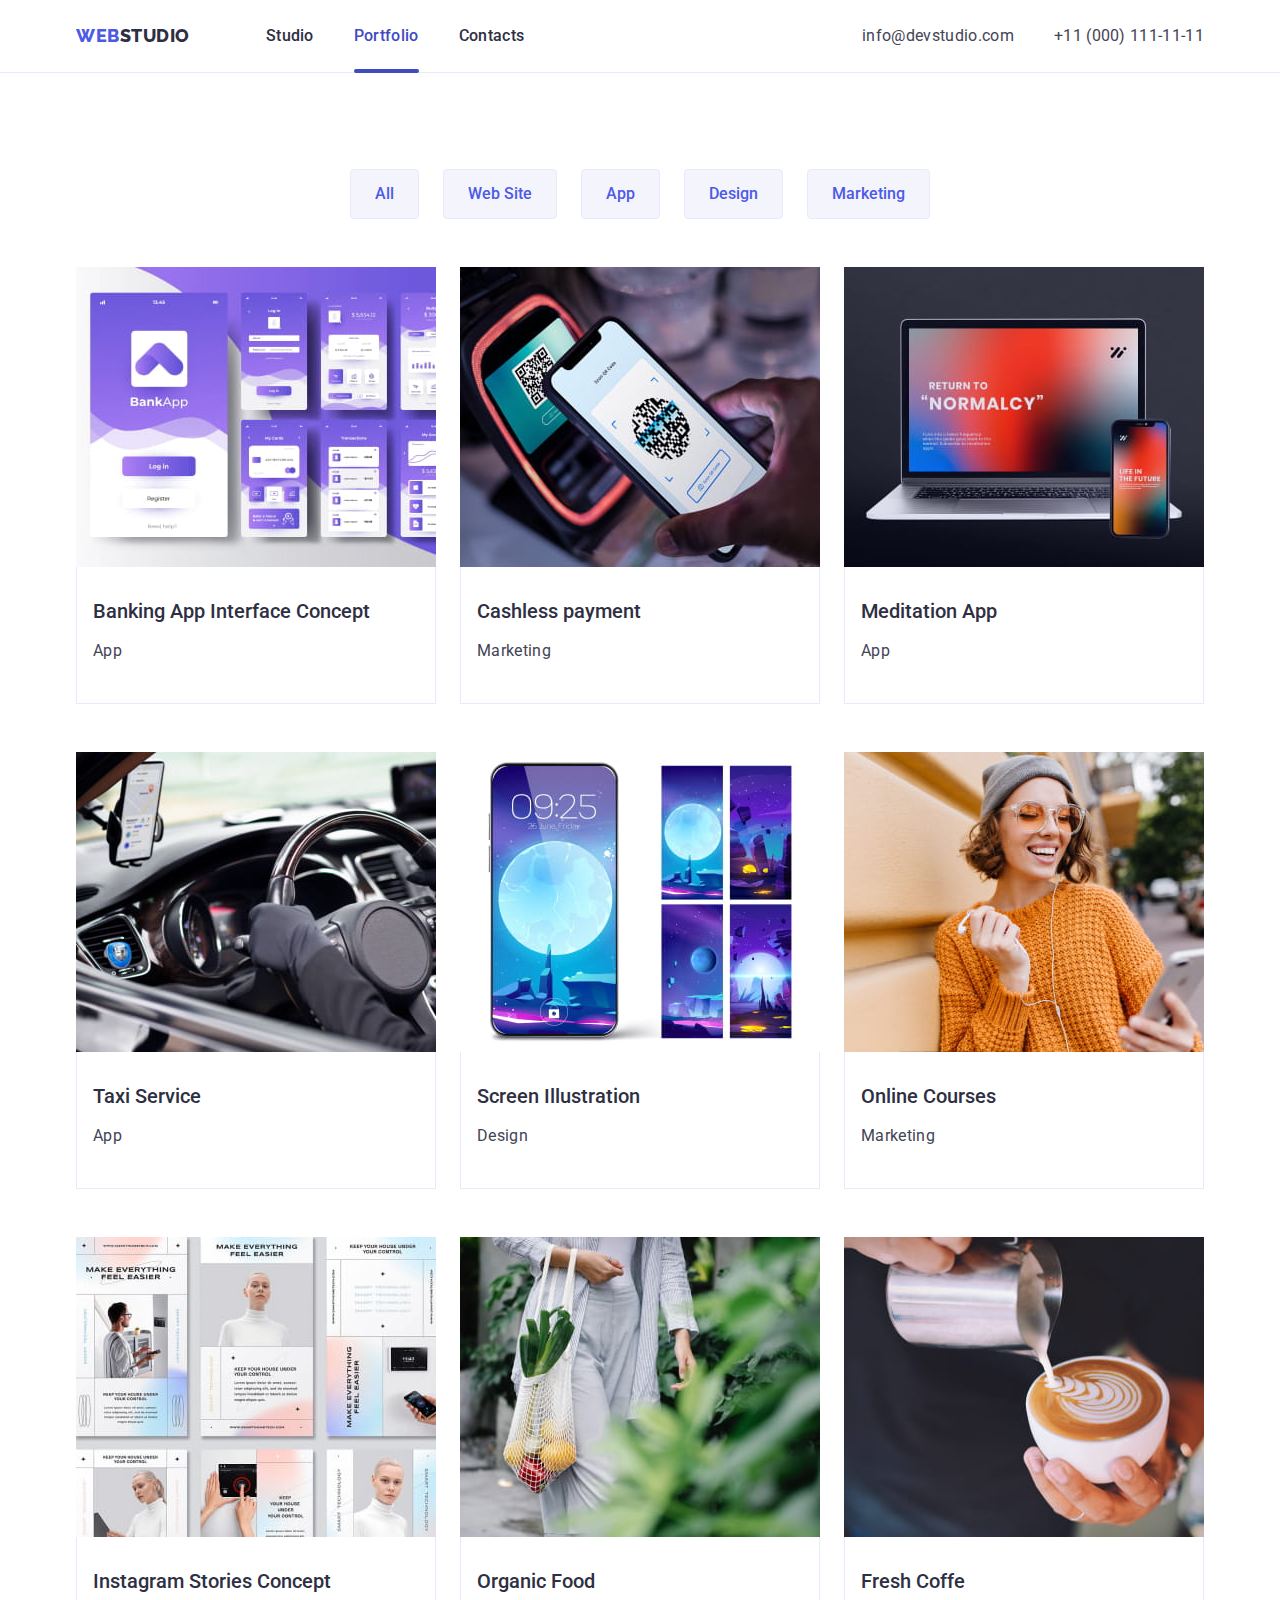
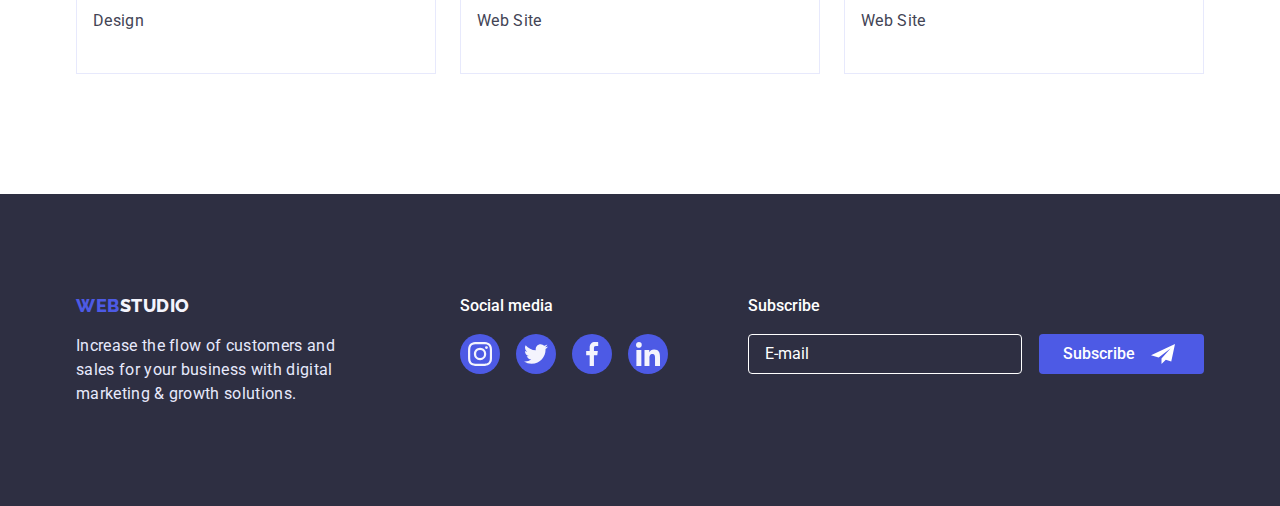
==== commit 3c51fbc9: "update" ====
--- a/portfolio.html
+++ b/portfolio.html
@@ -1,303 +1,267 @@
 <!DOCTYPE html>
 <html lang="en">
-  <head>
-    <meta charset="UTF-8" />
-    <meta http-equiv="X-UA-Compatible" content="IE=edge" />
-    <meta name="viewport" content="width=device-width, initial-scale=1.0" />
-    <link rel="preconnect" href="https://fonts.googleapis.com" />
-    <link rel="preconnect" href="https://fonts.gstatic.com" crossorigin />
-    <link
-      href="https://fonts.googleapis.com/css2?family=Raleway:wght@800&family=Roboto:wght@400;500;700&display=swap"
-      rel="stylesheet"
-    />
-    <link
-      rel="stylesheet"
-      href="https://cdn.jsdelivr.net/npm/modern-normalize@1.1.0/modern-normalize.css"
-    />
-    <link rel="stylesheet" href="./css/styles.css" />
-    <link rel="stylesheet" href="./css/mobile.css" />
-    <link rel="stylesheet" href="./css/./tablet.css" />
-    <link rel="stylesheet" href="./css/desctop.css" />
-    <title>WebStudio</title>
-  </head>
-  <body>
-    <!--HEADER-->
-    <header class="header">
-      <div class="container header-container">
-        <nav class="site-nav">
-          <a href="./index.html" class="logo"
-            ><span class="logo-firstcolor">Web</span>Studio</a
-          >
-          <ul class="nav-list list">
-            <li class="header-item">
-              <a class="menu-link link" href="./index.html">Studio</a>
-            </li>
-            <li class="nav-item header-item">
-              <a class="menu-link link link-portfolio" href="./portfolio.html"
-                >Portfolio</a
-              >
-            </li>
-            <li class="header-item">
-              <a class="menu-link link" href="">Contacts</a>
-            </li>
-          </ul>
-        </nav>
-        <address class="site-address">
-          <ul class="address-list list">
-            <li class="header-item address-item">
-              <a class="adress-link" href="mailto:info@devstudio.com"
-                >info@devstudio.com</a
-              >
-            </li>
-            <li class="header-item address-item">
-              <a class="adress-link" href="tel:+110001111111"
-                >+11 (000) 111-11-11</a
-              >
-            </li>
-          </ul>
-        </address>
-      </div>
-    </header>
-
-    <!--Header-->
-
-    <!--Hero-->
-    <main>
-      <section class="portfolio">
-        <div class="container">
-          <ul class="filter-list list">
-            <li class="hero-item">
-              <button type="button" class="filter-btn">All</button>
-            </li>
-
-            <li class="hero-item">
-              <button type="button" class="filter-btn">Web Site</button>
-            </li>
-
-            <li class="hero-item">
-              <button type="button" class="filter-btn">App</button>
-            </li>
-
-            <li class="hero-item">
-              <button type="button" class="filter-btn">Design</button>
-            </li>
-
-            <li class="hero-item">
-              <button type="button" class="filter-btn">Marketing</button>
-            </li>
-          </ul>
-
-          <ul class="card-set list">
-            <li class="hero-item card-item">
-                <a class="list-link" href="">
-                  <div class="wrapper">
-                    <img src="./images/banking-app.jpg" alt="banking-app_photo"
-                    width="360"/>
-
-                    <div class="card-thumb">
-                      <p >
+
+<head>
+  <meta charset="UTF-8" />
+  <meta http-equiv="X-UA-Compatible" content="IE=edge" />
+  <meta name="viewport" content="width=device-width, initial-scale=1.0" />
+  <link rel="preconnect" href="https://fonts.googleapis.com" />
+  <link rel="preconnect" href="https://fonts.gstatic.com" crossorigin />
+  <link href="https://fonts.googleapis.com/css2?family=Raleway:wght@800&family=Roboto:wght@400;500;700&display=swap"
+    rel="stylesheet" />
+  <link rel="stylesheet" href="https://cdn.jsdelivr.net/npm/modern-normalize@1.1.0/modern-normalize.css" />
+  <link rel="stylesheet" href="./css/styles.css" />
+  <link rel="stylesheet" href="./css/mobile.css" />
+  <link rel="stylesheet" href="./css/./tablet.css" />
+  <link rel="stylesheet" href="./css/desctop.css" />
+  <title>WebStudio</title>
+</head>
+
+<body>
+  <!--HEADER-->
+  <header class="header">
+    <div class="container header-container">
+      <nav class="site-nav">
+        <a href="./index.html" class="logo"><span class="logo-firstcolor">Web</span>Studio</a>
+        <ul class="nav-list list">
+          <li class="header-item">
+            <a class="menu-link link" href="./index.html">Studio</a>
+          </li>
+          <li class="nav-item header-item">
+            <a class="menu-link link link-portfolio" href="./portfolio.html">Portfolio</a>
+          </li>
+          <li class="header-item">
+            <a class="menu-link link" href="">Contacts</a>
+          </li>
+        </ul>
+      </nav>
+      <address class="site-address">
+        <ul class="address-list list">
+          <li class="header-item address-item">
+            <a class="adress-link" href="mailto:info@devstudio.com">info@devstudio.com</a>
+          </li>
+          <li class="header-item address-item">
+            <a class="adress-link" href="tel:+110001111111">+11 (000) 111-11-11</a>
+          </li>
+        </ul>
+      </address>
+    </div>
+  </header>
+
+  <!--Header-->
+
+  <!--Hero-->
+  <main>
+    <section class="portfolio">
+      <div class="container">
+        <ul class="filter-list list">
+          <li class="hero-item">
+            <button type="button" class="filter-btn">All</button>
+          </li>
+
+          <li class="hero-item">
+            <button type="button" class="filter-btn">Web Site</button>
+          </li>
+
+          <li class="hero-item">
+            <button type="button" class="filter-btn">App</button>
+          </li>
+
+          <li class="hero-item">
+            <button type="button" class="filter-btn">Design</button>
+          </li>
+
+          <li class="hero-item">
+            <button type="button" class="filter-btn">Marketing</button>
+          </li>
+        </ul>
+
+        <ul class="card-set list">
+          <li class="hero-item card-item">
+            <a class="list-link" href="">
+              <div class="wrapper">
+                <img src="./images/banking-app.jpg" alt="banking-app_photo" width="360" />
+
+                <div class="card-thumb">
+                  <p>
+                    14 Stylish and User-Friendly App Desighn Concepts * Task
+                    Manager App * Calorie Tracker App * Exotic Fruit Ecommerce
+                    App * Cloud Storage App
+                  </p>
+                </div>
+              </div>
+
+              <div class="card-content">
+                <h3 class="hero-item-heading card-heading">
+                  Banking App Interface Concept
+                </h3>
+                <p class="hero-item-content card-item-content">App</p>
+              </div>
+            </a>
+          </li>
+
+          <li class="hero-item card-item">
+            <a class="list-link" href="">
+              <div class="wrapper">
+                <img src="./images/cashless-payment.jpg" alt="banking-app_photo" width="360" />
+
+                <div class="card-thumb">
+                  <p>
+                    14 Stylish and User-Friendly App Desighn Concepts * Task
+                    Manager App * Calorie Tracker App * Exotic Fruit Ecommerce
+                    App * Cloud Storage App
+                  </p>
+                </div>
+              </div>
+
+              <div class="card-content">
+                <h3 class="hero-item-heading card-heading">
+                  Cashless payment
+                </h3>
+                <p class="hero-item-content card-item-content">Marketing</p>
+              </div>
+            </a>
+          </li>
+
+          <li class="hero-item card-item">
+            <a class="list-link" href="">
+              <div class="wrapper">
+                <img src="./images/meditation-app.jpg" alt="banking-app_photo" width="360" />
+
+                <div class="card-thumb">
+                  <p>
+                    14 Stylish and User-Friendly App Desighn Concepts * Task
+                    Manager App * Calorie Tracker App * Exotic Fruit Ecommerce
+                    App * Cloud Storage App
+                  </p>
+                </div>
+              </div>
+
+              <div class="card-content">
+                <h3 class="hero-item-heading card-heading">Meditation App</h3>
+                <p class="hero-item-content card-item-content">App</p>
+              </div>
+            </a>
+          </li>
+
+          <li class="hero-item card-item">
+            <a class="list-link" href="">
+              <div class="wrapper">
+                <img src="./images/taxi-service.jpg" alt="banking-app_photo" width="360" />
+
+                <div class="card-thumb">
+                  <p>
+                    14 Stylish and User-Friendly App Desighn Concepts * Task
+                    Manager App * Calorie Tracker App * Exotic Fruit Ecommerce
+                    App * Cloud Storage App
+                  </p>
+                </div>
+              </div>
+
+              <div class="card-content">
+                <h3 class="hero-item-heading card-heading">Taxi Service</h3>
+                <p class="hero-item-content card-item-content">App</p>
+              </div>
+            </a>
+          </li>
+
+          <li class="hero-item card-item">
+            <a class="list-link" href="">
+              <div class="wrapper">
+                <img src="./images/screen-illustratiom.jpg" alt="banking-app_photo" width="360" />
+
+                <div class="card-thumb">
+                  <p>
+                    14 Stylish and User-Friendly App Desighn Concepts * Task
+                    Manager App * Calorie Tracker App * Exotic Fruit Ecommerce
+                    App * Cloud Storage App
+                  </p>
+                </div>
+              </div>
+
+              <div class="card-content">
+                <h3 class="hero-item-heading card-heading">
+                  Screen Illustration
+                </h3>
+                <p class="hero-item-content card-item-content">Design</p>
+              </div>
+            </a>
+          </li>
+
+          <li class="hero-item card-item">
+            <a class="list-link" href="">
+              <div class="wrapper">
+                <img src="./images/online-courses.jpg" alt="banking-app_photo" width="360" />
+
+                <div class="card-thumb">
+                  <p>
+                    14 Stylish and User-Friendly App Desighn Concepts * Task
+                    Manager App * Calorie Tracker App * Exotic Fruit Ecommerce
+                    App * Cloud Storage App
+                  </p>
+                </div>
+              </div>
+
+              <div class="card-content">
+                <h3 class="hero-item-heading card-heading">Online Courses</h3>
+                <p class="hero-item-content card-item-content">Marketing</p>
+              </div>
+            </a>
+          </li>
+
+          <li class="hero-item card-item">
+            <a class="list-link" href="">
+              <div class="wrapper">
+                <img src="./images/instagram-stories-concept.jpg" alt="banking-app_photo" width="360" />
+
+                <div class="card-thumb">
+                  <p>
+                    14 Stylish and User-Friendly App Desighn Concepts * Task
+                    Manager App * Calorie Tracker App * Exotic Fruit Ecommerce
+                    App * Cloud Storage App
+                  </p>
+                </div>
+              </div>
+              <div class="card-content">
+                <h3 class="hero-item-heading card-heading">
+                  Instagram Stories Concept
+                </h3>
+                <p class="hero-item-content card-item-content">Design</p>
+              </div>
+            </a>
+          </li>
+
+          <li class="hero-item card-item">
+            <a class="list-link" href="">
+              <div class="wrapper">
+                <img src="./images/organic-food.jpg" alt="banking-app_photo" width="360" />
+                <div class="card-thumb">
+                  <p>
+                    14 Stylish and User-Friendly App Desighn Concepts * Task
+                    Manager App * Calorie Tracker App * Exotic Fruit Ecommerce
+                    App * Cloud Storage App
+                  </p>
+                </div>
+              </div>
+
+              <div class="card-content">
+                <h3 class="hero-item-heading card-heading">Organic Food</h3>
+                <p class="hero-item-content card-item-content">Web Site</p>
+              </div>
+            </a>
+          </li>
+
+          <li class="hero-item card-item">
+            <div>
+              <a class="list-link" href="">
+                <div class="wrapper">
+                  <img src="./images/fresh-coffe.jpg" alt="banking-app_photo" width="360" />
+
+                  <div class="card-thumb">
+                    <p>
                       14 Stylish and User-Friendly App Desighn Concepts * Task
                       Manager App * Calorie Tracker App * Exotic Fruit Ecommerce
                       App * Cloud Storage App
-                      </p>
-                    </div>
-                  </div>
-                
-                  <div class="card-content">
-                  <h3 class="hero-item-heading card-heading">
-                    Banking App Interface Concept
-                  </h3>
-                  <p class="hero-item-content card-item-content">App</p>
-                  </div>
-                </a>
-            </li>
-
-            <li class="hero-item card-item">
-              <a class="list-link" href=""
-                > <div class="wrapper">
-                    <img
-                      src="./images/cashless-payment.jpg"
-                      alt="banking-app_photo"
-                      width="360"/>
-
-                    <div class="card-thumb">
-                      <p >
-                      14 Stylish and User-Friendly App Desighn Concepts * Task
-                      Manager App * Calorie Tracker App * Exotic Fruit Ecommerce
-                      App * Cloud Storage App
-                      </p>
-                    </div>
-                  </div>
-
-                <div class="card-content">
-                  <h3 class="hero-item-heading card-heading">
-                    Cashless payment
-                  </h3>
-                  <p class="hero-item-content card-item-content">Marketing</p>
-                </div>
-              </a>
-            </li>
-
-            <li class="hero-item card-item">
-              <a class="list-link" href=""
-                > <div class="wrapper">
-                    <img
-                  src="./images/meditation-app.jpg"
-                  alt="banking-app_photo"
-                  width="360"/>
-
-                  <div class="card-thumb">
-                    <p >
-                    14 Stylish and User-Friendly App Desighn Concepts * Task
-                    Manager App * Calorie Tracker App * Exotic Fruit Ecommerce
-                    App * Cloud Storage App
-                    </p>
-                  </div>
-                </div>
-
-                <div class="card-content">
-                  <h3 class="hero-item-heading card-heading">Meditation App</h3>
-                  <p class="hero-item-content card-item-content">App</p>
-                </div>
-              </a>
-            </li>
-
-            <li class="hero-item card-item">
-              <a class="list-link" href=""
-                > <div class="wrapper">
-                    <img
-                  src="./images/taxi-service.jpg"
-                  alt="banking-app_photo"
-                  width="360"/>
-
-                  <div class="card-thumb">
-                    <p >
-                    14 Stylish and User-Friendly App Desighn Concepts * Task
-                    Manager App * Calorie Tracker App * Exotic Fruit Ecommerce
-                    App * Cloud Storage App
-                    </p>
-                  </div>
-                </div>
-
-                <div class="card-content">
-                  <h3 class="hero-item-heading card-heading">Taxi Service</h3>
-                  <p class="hero-item-content card-item-content">App</p>
-                </div>
-              </a>
-            </li>
-
-            <li class="hero-item card-item">
-              <a class="list-link" href=""
-                > <div class="wrapper">
-                    <img
-                  src="./images/screen-illustratiom.jpg"
-                  alt="banking-app_photo"
-                  width="360"/>
-
-                  <div class="card-thumb">
-                    <p >
-                    14 Stylish and User-Friendly App Desighn Concepts * Task
-                    Manager App * Calorie Tracker App * Exotic Fruit Ecommerce
-                    App * Cloud Storage App
-                    </p>
-                  </div>
-                </div>
-
-                <div class="card-content">
-                  <h3 class="hero-item-heading card-heading">
-                    Screen Illustration
-                  </h3>
-                  <p class="hero-item-content card-item-content">Design</p>
-                </div>
-              </a>
-            </li>
-
-            <li class="hero-item card-item">
-              <a class="list-link" href="">
-                 <div class="wrapper">
-                    <img
-                  src="./images/online-courses.jpg"
-                  alt="banking-app_photo"
-                  width="360"/>
-
-                  <div class="card-thumb">
-                    <p >
-                    14 Stylish and User-Friendly App Desighn Concepts * Task
-                    Manager App * Calorie Tracker App * Exotic Fruit Ecommerce
-                    App * Cloud Storage App
-                    </p>
-                  </div>
-                </div>
-
-                <div class="card-content">
-                  <h3 class="hero-item-heading card-heading">Online Courses</h3>
-                  <p class="hero-item-content card-item-content">Marketing</p>
-                </div>
-              </a>
-            </li>
-
-            <li class="hero-item card-item">
-              <a class="list-link" href=""
-                > <div class="wrapper">
-                    <img
-                  src="./images/instagram-stories-concept.jpg"
-                  alt="banking-app_photo"
-                  width="360"/>
-
-                  <div class="card-thumb">
-                    <p >
-                    14 Stylish and User-Friendly App Desighn Concepts * Task
-                    Manager App * Calorie Tracker App * Exotic Fruit Ecommerce
-                    App * Cloud Storage App
-                    </p>
-                  </div>
-                </div>
-                <div class="card-content">
-                  <h3 class="hero-item-heading card-heading">
-                    Instagram Stories Concept
-                  </h3>
-                  <p class="hero-item-content card-item-content">Design</p>
-                </div>
-              </a>
-            </li>
-
-            <li class="hero-item card-item">
-              <a class="list-link" href=""
-                > <div class="wrapper">
-                    <img
-                  src="./images/organic-food.jpg"
-                  alt="banking-app_photo"
-                  width="360"/>
-                  <div class="card-thumb">
-                    <p >
-                    14 Stylish and User-Friendly App Desighn Concepts * Task
-                    Manager App * Calorie Tracker App * Exotic Fruit Ecommerce
-                    App * Cloud Storage App
-                    </p>
-                  </div>
-                </div>
-
-                <div class="card-content">
-                  <h3 class="hero-item-heading card-heading">Organic Food</h3>
-                  <p class="hero-item-content card-item-content">Web Site</p>
-                </div>
-              </a>
-            </li>
-
-            <li class="hero-item card-item">
-              <div>
-                  <a class="list-link" href="">
-                   <div class="wrapper">
-                    <img
-                  src="./images/fresh-coffe.jpg"
-                  alt="banking-app_photo"
-                  width="360"/>
-
-                  <div class="card-thumb">
-                    <p >
-                    14 Stylish and User-Friendly App Desighn Concepts * Task
-                    Manager App * Calorie Tracker App * Exotic Fruit Ecommerce
-                    App * Cloud Storage App
                     </p>
                   </div>
                 </div>
@@ -306,77 +270,76 @@
                   <h3 class="hero-item-heading card-heading">Fresh Coffe</h3>
                   <p class="hero-item-content card-item-content">Web Site</p>
                 </div>
-              </div>
-             
-              </a>
-            </li>
-          </ul>
+            </div>
+
+            </a>
+          </li>
+        </ul>
+      </div>
+    </section>
+  </main>
+  <!--HERO-->
+
+  <!--FOOTER-->
+  <footer class="footer">
+    <div class="container footer-blocks">
+      <div class="block-logo">
+        <a href="./index.html" class="logo-footer"><span class="logo-firstcolor">Web</span>Studio</a>
+        <p class="footer-text">
+          Increase the flow of customers and sales for your business with
+          digital marketing & growth solutions.
+        </p>
+      </div>
+
+      <div class="block-social">
+        <h3 class="social-media-heading">Social media</h3>
+        <ul class="social-list list">
+          <li class="social-item item">
+            <a href="#" class="social-list-item-link item-link-instagram">
+              <svg class="social-list-icon" width="24" height="24">
+                <use href="./images/sprite.svg#icon-instagram"></use>
+              </svg>
+            </a>
+          </li>
+
+          <li class="social-item item">
+            <a href="#" class="social-list-item-link item-link-twitter">
+              <svg class="social-list-icon" width="24" height="24">
+                <use href="./images/sprite.svg#icon-twitter"></use>
+              </svg>
+            </a>
+          </li>
+
+          <li class="social-item item">
+            <a href="#" class="social-list-item-link item-link-facebook">
+              <svg class="social-list-icon" width="24" height="24">
+                <use href="./images/sprite.svg#icon-facebook"></use>
+              </svg>
+            </a>
+          </li>
+
+          <li class="social-item item">
+            <a href="#" class="social-list-item-link item-link-linkedin">
+              <svg class="social-list-icon" width="24" height="24">
+                <use href="./images/sprite.svg#icon-linkedin"></use>
+              </svg>
+            </a>
+          </li>
+        </ul>
+      </div>
+
+      <form class="block-subscribe-form">
+        <div class="form-field-ftr">
+          <label for="mail" class="form-label-ftr">Subscribe</label>
+          <input type="email" name="mail" id="mail" placeholder="E-mail" />
         </div>
-      </section>
-    </main>
-    <!--HERO-->
-
-    <!--FOOTER-->
-    <footer class="footer">
-      <div class="container footer-blocks">
-        <div class="block-logo">
-          <a href="./index.html" class="logo-footer"
-            ><span class="logo-firstcolor">Web</span>Studio</a
-          >
-          <p class="footer-text">
-            Increase the flow of customers and sales for your business with
-            digital marketing & growth solutions.
-          </p>
-        </div>
-
-        <div class="block-social">
-          <h3 class="social-media-heading">Social media</h3>
-          <ul class="social-list list">
-            <li class="social-item item">
-              <a href="#" class="social-list-item-link item-link-instagram">
-                <svg class="social-list-icon" width="24" height="24">
-                  <use href="./images/sprite.svg#icon-instagram"></use>
-                </svg>
-              </a>
-            </li>
-
-            <li class="social-item item">
-              <a href="#" class="social-list-item-link item-link-twitter">
-                <svg class="social-list-icon" width="24" height="24">
-                  <use href="./images/sprite.svg#icon-twitter"></use>
-                </svg>
-              </a>
-            </li>
-
-            <li class="social-item item">
-              <a href="#" class="social-list-item-link item-link-facebook">
-                <svg class="social-list-icon" width="24" height="24">
-                  <use href="./images/sprite.svg#icon-facebook"></use>
-                </svg>
-              </a>
-            </li>
-
-            <li class="social-item item">
-              <a href="#" class="social-list-item-link item-link-linkedin">
-                <svg class="social-list-icon" width="24" height="24">
-                  <use href="./images/sprite.svg#icon-linkedin"></use>
-                </svg>
-              </a>
-            </li>
-          </ul>
-        </div>
-
-        <form class="block-subscribe-form">
-          <div class="form-field-ftr">
-            <label for="mail" class="form-label-ftr">Subscribe</label>
-            <input type="email" name="mail" id="mail" placeholder="E-mail" />
-          </div>
-          <button type="submit" class="btn-subscribe">Subscribe</button>
-        </form>
-
-        </div>
-      </div>
-    </footer>
-    <!-- /FOOTER-->
-  </body>
-</html>
+        <button type="submit" class="btn-subscribe">Subscribe</button>
+      </form>
+
+    </div>
+    </div>
+  </footer>
+  <!-- /FOOTER-->
+</body>
+
+</html>--- a/css/styles.css
+++ b/css/styles.css
@@ -51,6 +51,7 @@
   }
 
   .container {
+    width: 100%;
     padding-left: 15px;
     padding-right: 15px;
     margin-left: auto;
@@ -105,7 +106,9 @@
     background-repeat: no-repeat;
     background-position: center;
     background-size: cover;
-  }
+    max-width: 1440px;
+  }
+
 
   .hero-primary-heading {
     align-items: center;
@@ -184,192 +187,189 @@
     letter-spacing: 0.02em;
     text-transform: capitalize;
     color: var(--site-primary);
-    margin-bottom: 72px;
-}
-
-.team-social-list {
-  display: flex;
-  justify-content: center;
-  gap: var(--basic-margin);
-}
-
-.team-item {
-  border-bottom-left-radius: 4px;
-  border-bottom-right-radius: 4px;
-  background-color: var(--WHITE);
-  box-shadow: var(--box-shadow);
-}
-
-.hero-item-heading {
-  font-weight: 500;
-  font-size: 20px;
-  line-height: 1.2;
-  color: var(--site-primary);
-  text-align: center;
-  margin-bottom: 8px;
-}
-
-.team {
-  margin-top: 32px;
-  padding-bottom: 32px;
-}
-
-.team-social-item {
-  width: 40px;
-  height: 40px;
-}
-
-.team-social-list {
-  gap: var(--basic-margin);
-}
-
-.hero-item-content {
-  font-size: 16px;
-  line-height: 1.5;
-  color: var(--body-text);
-  text-align: center;
-  letter-spacing: 0.02em;
-  margin-bottom: 8px;
-}
-
-.team-social-link {
-  display: flex;
-  justify-content: center;
-  align-items: center;
-  width: 100%;
-  height: 100%;
-  border-radius: 50%;
-  background-color: var(--btn-primary);
-  transition: background-color var(--basic-transition);
-}
-
-.customers {
-  padding-top: 96px;
-  padding-bottom: 96px;
-}
-
-.company-logo-link {
-  display: flex;
-  justify-content: center;
-  align-items: center;
-  width: 168px;
-  height: 88px;
-  border: solid 1px #8E8F99;
-  border-radius: 4px;
-  transition: var(--basic-transition);
-}
-
-.logo-icon {
-  fill: var(--icon-background);
-}
-
-.company-logo-link:hover,
-.company-logo-link:focus {
+
+  }
+
+  .team-social-list {
+    display: flex;
+    justify-content: center;
+    gap: var(--basic-margin);
+  }
+
+  .team-item {
+    border-bottom-left-radius: 4px;
+    border-bottom-right-radius: 4px;
+    background-color: var(--WHITE);
+    box-shadow: var(--box-shadow);
+  }
+
+  .hero-item-heading {
+    font-weight: 500;
+    font-size: 20px;
+    line-height: 1.2;
+    color: var(--site-primary);
+    text-align: center;
+    margin-bottom: 8px;
+  }
+
+  .team {
+    margin-top: 32px;
+    padding-bottom: 32px;
+  }
+
+  .team-social-item {
+    width: 40px;
+    height: 40px;
+  }
+
+  .team-social-list {
+    gap: var(--basic-margin);
+  }
+
+  .hero-item-content {
+    font-size: 16px;
+    line-height: 1.5;
+    color: var(--body-text);
+    text-align: center;
+    letter-spacing: 0.02em;
+    margin-bottom: 8px;
+  }
+
+  .team-social-link {
+    display: flex;
+    justify-content: center;
+    align-items: center;
+    width: 100%;
+    height: 100%;
+    border-radius: 50%;
+    background-color: var(--btn-primary);
+    transition: background-color var(--basic-transition);
+  }
+
+  .customers {
+    padding-top: 96px;
+    padding-bottom: 96px;
+  }
+
+  .company-logo-link {
+    display: flex;
+    justify-content: center;
+    align-items: center;
+    width: 168px;
+    height: 88px;
+    border: solid 1px #8E8F99;
+    border-radius: 4px;
+    transition: var(--basic-transition);
+  }
+
+  .logo-icon {
+    fill: var(--icon-background);
+  }
+
+  .company-logo-link:hover,
+  .company-logo-link:focus {
     border-color: var(--btn-hover-active);
     outline: none;
-}
-
-.company-logo-link:hover .logo-icon,
-.company-logo-link:focus .logo-icon {
-   fill: var(--btn-hover-active);
-}
-
-.footer {
-  background-color: var(--site-primary);
-}
-
-.logo-footer {
-  
-  color: var(--btn-back);
-  font-family: 'Raleway';
-  font-style: normal;
-  font-weight: 800;
-  font-size: 18px;
-  line-height: 21px;
-  letter-spacing: 0.03em;
-  text-transform: uppercase;
-  
-}
-
-
-
-.footer-text {
-  width: 264px;
-  font-size: 16px;
-  line-height: 1.5;
-  letter-spacing: 0.02em;
-  color: var(--btn-border);
-  margin-top: 16px;
-  margin-left: auto;
-  margin-right: auto;
-}
-
-.social-item {
-  width: 40px;
-  height: 40px;
-}
-
-.social-list {
-  display: flex;
-  justify-content: center;
-  gap: 16px;
-}
-
-.social-list-item-link {
-  display: flex;
-  justify-content: center;
-  align-items: center;
-  width: 100%;
-  height: 100%;
-  border-radius: 50%;
-  background-color: rgba(255, 255, 255, 0.1);
-  transition: background-color var(--basic-transition);
-}
-
-.form-field-ftr label {
-  margin-bottom: 16px;
-  font-weight: 500;
-  font-size: 16px;
-  line-height: 1.5;
-  color: var(--WHITE);
-}
-
-.block-subscribe-form {
-  height: 80px;
-  width: 100%;
-}
-
-.form-field-ftr input {
-  width: 264px;
-  height: 40px;
-  background-color: var(--site-primary);
-  border: 1px solid var(--WHITE);
-  border-radius: 4px;
-  padding-top: 8px;
-  padding-bottom: 8px;
-
-  color: var(--WHITE);
-}
-
-.btn-subscribe {
-  display: flex;
-  width: 165px;
-  height: 40px;
-  margin-top: 16px;
-  margin-left: auto;
-  margin-right: auto;
-  gap: 16px;
-  padding-left: 24px;
-  align-items: center;
-  background: var(--btn-primary);
-  border: var(--btn-primary);
-  border-radius: 4px;
-  font-weight: 500;
-  color: var(--WHITE);
-  transition: background-color var(--basic-transition);
-}
-
-
-
-
+  }
+
+  .company-logo-link:hover .logo-icon,
+  .company-logo-link:focus .logo-icon {
+    fill: var(--btn-hover-active);
+  }
+
+  .footer {
+    background-color: var(--site-primary);
+  }
+
+  .logo-footer {
+
+    color: var(--btn-back);
+    font-family: 'Raleway';
+    font-style: normal;
+    font-weight: 800;
+    font-size: 18px;
+    line-height: 21px;
+    letter-spacing: 0.03em;
+    text-transform: uppercase;
+
+  }
+
+
+  .footer-text {
+    width: 264px;
+    font-size: 16px;
+    line-height: 1.5;
+    letter-spacing: 0.02em;
+    color: var(--btn-border);
+    margin-top: 16px;
+    margin-left: auto;
+    margin-right: auto;
+  }
+
+  .social-item {
+    width: 40px;
+    height: 40px;
+  }
+
+  .social-list {
+    display: flex;
+    justify-content: center;
+    gap: 16px;
+  }
+
+  .social-list-item-link {
+    display: flex;
+    justify-content: center;
+    align-items: center;
+    width: 100%;
+    height: 100%;
+    border-radius: 50%;
+    background-color: var(--btn-primary);
+    transition: background-color var(--basic-transition);
+  }
+
+  .form-field-ftr label {
+    margin-bottom: 16px;
+    font-weight: 500;
+    font-size: 16px;
+    line-height: 1.5;
+    color: var(--WHITE);
+  }
+
+  .block-subscribe-form {
+    height: 80px;
+    width: 100%;
+  }
+
+  .form-field-ftr input {
+
+    height: 40px;
+    background-color: var(--site-primary);
+    border: 1px solid var(--WHITE);
+    border-radius: 4px;
+    padding-top: 8px;
+    padding-bottom: 8px;
+    margin: 0;
+    color: var(--WHITE);
+  }
+
+
+
+  .btn-subscribe {
+    display: flex;
+    width: 165px;
+    height: 40px;
+    margin-top: 16px;
+    margin-left: auto;
+    margin-right: auto;
+    gap: 16px;
+    padding-left: 24px;
+    align-items: center;
+    background: var(--btn-primary);
+    border: var(--btn-primary);
+    border-radius: 4px;
+    font-weight: 500;
+    color: var(--WHITE);
+    transition: background-color var(--basic-transition);
+  }
 }--- a/css/mobile.css
+++ b/css/mobile.css
@@ -1,4 +1,4 @@
-@media screen and (min-width: 320px) and (max-width: 767px) {
+@media screen and (min-width: 0) and (max-width: 767px) {
 
     .site-nav {
         display: flex;
@@ -9,7 +9,7 @@
 
     .nav-tablet,
     .site-address,
-    .form-tablet,
+    .tablet,
     .doing {
         display: none;
     }
@@ -29,19 +29,19 @@
     }
 
     .mobile-menu {
-        position: absolute;
+        position: fixed;
         top: 0;
         right: 0;
         left: 0;
-        
+        overflow-y: hidden;
         display: flex;
         flex-direction: column;
         justify-content: space-between;
-
         padding: 24px 24px 40px 40px;
         width: 100%;
         height: 100vh;
         background-color: var(--WHITE);
+        transition: opacity 250ms;
     }
 
     .nav-list {
@@ -59,17 +59,21 @@
         text-transform: capitalize;
     }
 
-    .link-contacts {
+    .menu-link:active {
         color: var(--btn-hover-active);
     }
 
     .menu-phone {
         font-weight: 700;
-        font-size: 32px;
+        font-size: 26px;
         line-height: 1.11;
         letter-spacing: 0.02em;
         text-transform: capitalize;
-        color: var(--btn-primary);
+        color: var(--site-primary);
+    }
+
+    .menu-phone:active {
+        color: var(--btn-hover-active);
     }
 
     .phone-item {
@@ -88,10 +92,14 @@
         color: var(--body-text);
     }
 
+    .menu-email:active {
+        color: var(--btn-hover-active);
+    }
+
     .social-list-menu {
         display: flex;
-        justify-content: s;
-        gap: 56px;
+        gap: 36px;
+
     }
 
     .social-list-item-link-menu {
@@ -102,6 +110,10 @@
         height: 100%;
         border-radius: 50%;
         background-color: var(--btn-primary);
+    }
+
+    .social-list-item-link-menu:active {
+        background-color: var(--icon-hover-green);
     }
 
     .menu-close-btn {
@@ -119,15 +131,25 @@
         transition: background-color var(--basic-transition);
     }
 
+    .menu-close-btn:active {
+        background-color: var(--btn-hover-active);
+        fill: var(--WHITE);
+    }
+
+
     .hero-primary-heading {
         font-size: 36px;
         line-height: 1.11;
         text-transform: capitalize;
-        width: 320px;
+        max-width: 320px;
         height: 80px;
         margin-bottom: 72px;
     }
 
+    .hero {
+        background-image: linear-gradient(rgba(46, 47, 66, 0.7), rgba(46, 47, 66, 0.7)), url("../images/Dark-bg@1xmobile.jpg");
+    }
+
     .features {
         padding: 96px 0;
     }
@@ -137,8 +159,14 @@
     }
 
     .team-item {
-        margin: 72px auto 0;
+        margin: 72px auto 0 auto;
         width: 264px;
+    }
+
+    .team-social-link:hover,
+    .team-social-link:active {
+        background-color: var(--btn-hover-active);
+        outline: none;
     }
 
     .customers-list {
@@ -156,7 +184,6 @@
     .company-logo-link:focus .logo-icon {
         fill: var(--btn-hover-active);
     }
-
 
     .footer {
         display: flex;
@@ -166,14 +193,14 @@
         height: 664px;
     }
 
-   .footer-mobile {
-    margin-left: auto;
-    margin-right: auto;
-   }
+    .footer-mobile {
+        margin-left: auto;
+        margin-right: auto;
+    }
 
     .block-logo {
         text-align: center;
-        }
+    }
 
     .block-social {
         margin: 72px auto;
@@ -190,6 +217,11 @@
         margin-bottom: 16px;
     }
 
+    .social-list-item-link:active {
+        background-color: var(--icon-hover-green);
+        outline: none;
+    }
+
     .block-subscribe-form {
         margin: auto;
     }
@@ -217,17 +249,7 @@
         outline: none;
     }
 
-    .backdrop {
-        position: fixed;
-        top: 0;
-        left: 0;
-        width: 100%;
-        height: 796px;
-        background-color: rgba(46, 47, 66, 0.4);
-        transition: opacity 250ms;
-    }
-
-    .backdrop.is-hidden {
+    .is-hidden {
         opacity: 0;
         pointer-events: none;
         transition: opacity 250ms;
@@ -246,6 +268,11 @@
         border: 1px solid rgba(0, 0, 0, 0.1);
         background-color: var(--btn-border);
         transition: background-color var(--basic-transition);
+    }
+
+    .close-btn:active {
+        background-color: var(--btn-hover-active);
+        fill: var(--WHITE);
     }
 
     .modal-heading {
@@ -261,16 +288,14 @@
         fill: var(--btn-hover-active);
     }
 
-    .form {
-        position: absolute;
-        top: 96px;
-        bottom: 96px;
-        left: 18px;
-        right: 18px;
-        padding: 72px 24px;
-        background-color: #FCFCFC;
-        width: auto;
-        height: auto;
+    .backdrop {
+        position: fixed;
+        top: 0;
+        left: 0;
+        width: 100%;
+        height: 100%;
+        background-color: rgba(46, 47, 66, 0.4);
+        transition: opacity var(--basic-transition);
     }
 
     .form-field-modal {
@@ -278,6 +303,18 @@
         position: relative;
         flex-direction: column;
         margin-bottom: 8px;
+    }
+
+    .modal {
+        position: absolute;
+        top: 50%;
+        left: 50%;
+        transform: translate(-50%, -50%);
+        width: 90vw;
+        padding: 72px 24px 24px;
+        background-color: var(--modal-bcgd);
+        box-shadow: 0px 1px 1px rgba(0, 0, 0, 0.14), 0px 1px 3px rgba(0, 0, 0, 0.12), 0px 2px 1px rgba(0, 0, 0, 0.2);
+        border-radius: 4px;
     }
 
     .form-field-modal input {
@@ -285,6 +322,8 @@
         border-radius: 4px;
         background-color: var(--modal-bcgd);
         height: 40px;
+        margin: 0;
+        padding-left: 50px;
     }
 
     .form-field-modal textarea::placeholder {
@@ -315,7 +354,8 @@
     }
 
     input {
-        padding-left: 38px;
+        padding-left: 16px;
+
         color: var(--site-primary);
         transition: outline-color var(--basic-transition);
     }
@@ -384,6 +424,7 @@
 
     .policy-link {
         line-height: 1.33;
+        color: var(--btn-hover-active);
     }
 
     .policy-text::before {
@@ -414,29 +455,18 @@
         appearance: none;
         padding-left: 0;
     }
-
-    /*---------- END-MODAL ----------- */
 }
 
-@media screen and (min-width: 480px) and (max-width: 767px) {
-
-    .features-list {
-        display: flex;
-        flex-wrap: wrap;
-    }
-
-    .features-item {
-        flex-basis: 50%;
-    }
-
-    .team-list {
-        display: flex;
-        flex-wrap: wrap;
-        margin-bottom: 0px;
-        gap: 24px;
-        padding: 0;
-        justify-content: center;
-    }
-
-
+@media screen and (min-width: 480px) {
+    .container {
+        width: 480px;
+    }
+}
+
+@media screen and (min-device-pixel-ratio:2),
+screen and (min-resolution: 192dpi),
+screen and (min-resolution: 2dppx) {
+    .hero {
+        background-image: linear-gradient(rgba(46, 47, 66, 0.7), rgba(46, 47, 66, 0.7)), url(../images/Dark-bg@2xmobile.jpg);
+    }
 }--- a/css/tablet.css
+++ b/css/tablet.css
@@ -1,8 +1,11 @@
-@media screen and (min-width:768px) and (max-width:1199px) {
+@media screen and (min-width:768px) and (max-width: 1199px) {
+
+    .container {
+        width: 768px;
+    }
 
     .menu-open-btn,
-    .menu-close-btn,
-    .is-hidden {
+    .menu-close-btn {
         display: none;
     }
 
@@ -13,7 +16,6 @@
         display: flex;
         align-items: center;
         justify-content: space-between;
-        margin: 0;
     }
 
     .nav-tablet {
@@ -26,6 +28,12 @@
         display: block;
         padding-top: 24px;
         padding-bottom: 24px;
+        transition: color var(--basic-transition)
+    }
+
+    .menu-link:hover {
+        color: var(--btn-hover-active);
+        outline-color: var(--btn-hover-active);
     }
 
     .nav-list .header-item+.header-item {
@@ -33,9 +41,9 @@
     }
 
     .link-studio,
-  .link-portfolio {
-      color: var(--btn-hover-active);
-  }
+    .link-portfolio {
+        color: var(--btn-hover-active);
+    }
 
     .link-studio::after {
         content: "";
@@ -59,6 +67,11 @@
         transition: color var(--basic-transition);
     }
 
+    .adress-link:hover {
+        color: var(--btn-hover-active);
+        outline-color: var(--btn-hover-active);
+    }
+
     .address-list {
         margin-top: 16px;
         margin-bottom: 16px;
@@ -72,6 +85,7 @@
         padding-top: 112px;
         padding-bottom: 112px;
         height: 436px;
+        background-image: linear-gradient(rgba(46, 47, 66, 0.7), rgba(46, 47, 66, 0.7)), url("../images/Dark-bg@x1tablet.jpg");
     }
 
     .hero-primary-heading {
@@ -81,6 +95,17 @@
         margin-bottom: 36px;
     }
 
+
+
+    .btn:hover {
+        background: var(--btn-hover-active);
+        outline: none;
+    }
+
+    .btn {
+        transition: background-color var(--basic-transition);
+    }
+
     .features-list {
         display: flex;
         flex-wrap: wrap;
@@ -96,6 +121,10 @@
         margin-top: 72px;
     }
 
+    .features-heading {
+        text-align: left;
+    }
+
     .features-text {
         width: 356px;
     }
@@ -109,11 +138,21 @@
         flex-wrap: wrap;
         margin-bottom: 0px;
         gap: 24px;
-        padding: 0;
         justify-content: center;
     }
 
-    
+    .team-social-link:hover {
+        background-color: var(--btn-hover-active);
+        outline: none;
+    }
+
+    .team-item {
+        margin-top: 72px;
+
+
+    }
+
+
     .customers-heading {
         margin: 0;
     }
@@ -121,14 +160,15 @@
     .customers-list {
         display: flex;
         flex-wrap: wrap;
-    
+        justify-content: center;
+
     }
 
     .company-logo-item {
-        margin: 24px;
+        margin: 12px;
         margin-top: 72px;
-        margin-left: 0;
-    }
+    }
+
 
     .logo-icon {
         transition: fill var(--basic-transition);
@@ -142,33 +182,26 @@
     .footer {
         padding-top: 96px;
         padding-bottom: 96px;
-        padding-left: 15px;
-        padding-right: 15px;
+
         height: 456px;
     }
 
     .footer-blocks {
-        padding:0;
-        display: flex;
-    }
-
-    
-    .tablet-blocks
-     {
-        display: flex;
-    }
-
-    .block-subscribe-form
-    {
+        padding: 0;
+        display: flex;
+    }
+
+    .desctop {
         display: none;
     }
 
-    .footer-tablet {
-        position: absolute;
-        left: 50%;
-        transform: translateX(-50%);
-    }
-   
+    .tablet {
+        margin-left: 93px;
+    }
+
+    .block-subscribe-form {
+        display: none;
+    }
 
     .logo-footer {
         text-decoration: none;
@@ -180,12 +213,10 @@
         line-height: 21px;
         letter-spacing: 0.03em;
         text-transform: uppercase;
-      }
-
-     
-    
-    .block-logo,
-    .block-social {
+    }
+
+
+    .block-logo {
         margin-right: 24px;
         margin-left: 0;
     }
@@ -200,10 +231,14 @@
         margin-bottom: 16px;
     }
 
+    .social-list-item-link:hover,
+    .social-list-item-link:active {
+        background-color: var(--icon-hover-green);
+        outline: none;
+    }
 
     .form-tablet {
         display: flex;
-        
         margin-top: 72px;
         height: 80px;
 
@@ -238,6 +273,7 @@
         font-weight: 500;
         color: var(--WHITE);
         transition: background-color var(--basic-transition);
+        cursor: pointer;
     }
 
     .btn-subscribe::after {
@@ -249,6 +285,11 @@
         background-size: contain;
     }
 
+    .btn-subscribe:hover {
+        background: var(--btn-hover-active);
+        outline: none;
+    }
+
     .backdrop {
         position: fixed;
         top: 0;
@@ -256,29 +297,29 @@
         width: 100%;
         height: 100%;
         background-color: rgba(46, 47, 66, 0.4);
-        transition: opacity 250ms;
-    }
-    
+        transition: opacity var(--basic-transition);
+    }
+
     .backdrop.is-hidden {
         opacity: 0;
         pointer-events: none;
-        transition: opacity 250ms;
-    }
-    
+        transition: opacity var(--basic-transition);
+    }
+
     .modal {
         position: relative;
         top: 96px;
-        left:50%;
+        left: 50%;
         transform: translateX(-50%);
         padding: 24px;
-    
         width: 408px;
         height: 586px;
         background-color: var(--modal-bcgd);
         box-shadow: 0px 1px 1px rgba(0, 0, 0, 0.14), 0px 1px 3px rgba(0, 0, 0, 0.12), 0px 2px 1px rgba(0, 0, 0, 0.2);
         border-radius: 4px;
-    }
-    
+        transition: opacity var(--basic-transition);
+    }
+
     .close-btn {
         position: absolute;
         top: var(--basic-margin);
@@ -293,12 +334,12 @@
         background-color: var(--btn-border);
         transition: background-color var(--basic-transition);
     }
-    
+
     .close-btn:is(:hover, :focus) {
         background-color: var(--btn-hover-active);
         fill: var(--WHITE);
     }
-    
+
     .modal-heading {
         text-align: center;
         font-size: 16px;
@@ -308,39 +349,40 @@
         margin-bottom: 16px;
         letter-spacing: 0.02em;
     }
-    
-    .form-field-modal:focus-within > .icon {
+
+    .form-field-modal:focus-within>.icon {
         fill: var(--btn-hover-active);
     }
-    
-    
+
+
     .form-field-modal {
         display: flex;
         position: relative;
         flex-direction: column;
         margin-bottom: 8px;
     }
-    
+
     .form-field-modal input {
         border: 1px solid rgba(33, 33, 33, 0.2);
         border-radius: 4px;
-        background-color:var(--modal-bcgd);
-        height: 40px; 
-    }
-    
+        background-color: var(--modal-bcgd);
+        padding-left: 50px;
+        height: 40px;
+    }
+
     .form-field-modal textarea::placeholder {
         color: rgba(46, 47, 66, 0.4);
         font-size: 12px;
-        
-    }
-    
+
+    }
+
     .form-field-modal label {
         margin-bottom: 4px;
         font-size: 12px;
         line-height: 1.17;
         color: var(--modal-labels);
     }
-    
+
     textarea {
         resize: none;
         height: 120px;
@@ -354,23 +396,22 @@
         border-radius: 4px;
         background-color: var(--modal-bcgd);
         transition: outline-color var(--basic-transition);
-        
-    }
-    
+
+    }
+
     input {
-        padding-left: 38px;
         color: var(--site-primary);
         transition: outline-color var(--basic-transition);
     }
-    
+
     input:focus {
         outline-color: var(--btn-primary);
     }
-    
+
     textarea:focus {
         outline-color: var(--btn-hover-active);
     }
-    
+
     .btn-modal {
         display: block;
         position: absolute;
@@ -390,30 +431,31 @@
         height: 56px;
         margin: 0 auto;
         text-decoration: none;
-        transition: background-color var(--basic-transition);;
-    }
-    
+        transition: background-color var(--basic-transition);
+        ;
+    }
+
     .btn-modal:hover,
     .btn-modal:focus {
         background: var(--btn-hover-active);
         box-shadow: 0px 4px 4px rgba(0, 0, 0, 0.15);
         outline: none;
-        }
-    
+    }
+
     .icon {
         position: absolute;
         fill: var(--site-primary);
         bottom: 8px;
         left: 16px;
-        }
-    
-    
-    
+    }
+
+
+
     .policy-block {
         position: relative;
         display: flex;
     }
-    
+
     .policy-text {
         text-align: center;
         align-items: center;
@@ -426,11 +468,12 @@
         color: #8E8F99;
         margin-left: 24px;
     }
-    
+
     .policy-link {
         line-height: 1.33;
-    }
-    
+        color: var(--btn-hover-active);
+    }
+
     .policy-text::before {
         content: "";
         position: absolute;
@@ -443,8 +486,8 @@
         align-items: center;
         left: 0;
     }
-    
-    .checkbox:checked + .policy-text::before {
+
+    .checkbox:checked+.policy-text::before {
         background-color: var(--btn-hover-active);
         background-image: url(../images/vector-checkbox.svg);
         background-repeat: no-repeat;
@@ -452,12 +495,20 @@
         background-size: 10px 8px;
         border-color: var(--btn-hover-active);
     }
-    
+
     .checkbox {
         -webkit-appearance: none;
         -moz-appearance: none;
         appearance: none;
         padding-left: 0;
     }
-    
+
+}
+
+@media screen and (min-device-pixel-ratio:2),
+screen and (min-resolution: 192dpi),
+screen and (min-resolution: 2dppx) {
+    .hero {
+        background-image: linear-gradient(rgba(46, 47, 66, 0.7), rgba(46, 47, 66, 0.7)), url("../images/Dark-bg@x2tablet.jpg");
+    }
 }--- a/css/desctop.css
+++ b/css/desctop.css
@@ -1,660 +1,698 @@
 @media screen and (min-width:1200px) {
 
-.menu-open-btn,
-.menu-close-btn,
-.btn-subscribe,
-.form-tablet,
-.mobile-menu {
-    display: none;
-}
-
-
-.container {
-width: 1158px;
-padding: 0 15px;
-margin: 0 auto;
-}
-
-.list, .list-link {
-    list-style: none;
-  }
-.link, .list-link {
-    text-decoration: none;
-  }
-  
-.header-container,
-.site-nav,
-.site-address,
-.nav-list,
-.address-list {
-    display: flex;
-    align-items: center;
-}
-
-.nav-list {margin-left: 76px;}
-
-.nav-list .header-item + .header-item {
-    margin-left: 40px;
-}
-
-.menu-link {
-    display: block;
-    padding-top: 24px;
-    padding-bottom: 24px;
-}
-
-.address-list .header-item + .header-item {
-    margin-left: 40px;
-}
-
-.site-address {
-    margin-left: auto;
-}
-
-
-
-.logo:focus {
-    outline-color: var(--site-primary);
-}
-
-
-  
-.header-item {
-    font-weight: 500;
-    font-size: 16px;
-    line-height: 1.5;
-    letter-spacing: 0.02em;
-    color: var(--site-primary);
-}
-
-.address-item {
-    font-weight: inherit;
-}
-
-
-
-.menu-link {
-    transition: color var(--basic-transition);
-    }
-
-
-.menu-link:hover,
-.menu-link:focus {
-    color: var(--btn-hover-active);
-    outline-color: var(--btn-hover-active);
-    }
-
-.nav-item {
-    position: relative;
-}
-
-
-
-.link-studio::after,
-.link-portfolio::after {
-    content: "";
-    position: absolute;
-    display: block;
-    width: 100%;
-    height: 4px;
-    background-color: var(--btn-hover-active);
-    border-radius: 2px;
-    bottom:-1px;
-    color: var(--icon-hover-green);
-}
-
-.adress-link:hover,
-.adress-link:focus {
-    color: var(--btn-hover-active);
-    outline-color: var(--btn-hover-active);
-
-}
-
-.adress-link {
-    text-decoration: none;
-    font-style: normal;
-    font-size: 16px;
-    line-height: 1.5;
-    color: var(--body-text);
-    transition: color var(--basic-transition);
-    }
-
-.filter-list {display: flex;
-    gap: var(--basic-margin);
-    justify-content: center;
-    margin-top: 0px;
-    padding-left: 0px;
-    margin-bottom: 0px;
-}
-
-
-/*-----------HERO--------------*/
-
-.hero {
-    padding-top: 188px;
-    padding-bottom: 188px;
-    max-width: 1440px;
-    height: 600px;
-    margin: 0 auto;
-}
-
-.hero-primary-heading {
-    font-size: 56px;
-    line-height: 1.07;
-    width: 496px;
-    margin-bottom: 48px ;
-}
-
-.btn {
-    transition: background-color var(--basic-transition);
-}
-
-.btn:hover,
-.btn:focus {
-    background: var(--btn-hover-active);
-    outline: none; 
-}
-
-
-
-.features-list {
-    display: flex;
-    gap: var(--basic-margin);
-    margin: 0px;
-    padding-left: 0px;
-    }
-
-.features{
+    .menu-open-btn,
+    .menu-close-btn,
+    .btn-subscribe,
+    .form-tablet,
+    .mobile-menu {
+        display: none;
+    }
+
+
+    .container {
+        width: 1158px;
+        padding: 0 15px;
+        margin: 0 auto;
+    }
+
+    .list,
+    .list-link {
+        list-style: none;
+    }
+
+    .link,
+    .list-link {
+        text-decoration: none;
+    }
+
+    .header-container,
+    .site-nav,
+    .site-address,
+    .nav-list,
+    .address-list {
+        display: flex;
+        align-items: center;
+    }
+
+    .nav-list {
+        margin-left: 76px;
+    }
+
+    .nav-list .header-item+.header-item {
+        margin-left: 40px;
+    }
+
+    .menu-link {
+        display: block;
+        padding-top: 24px;
+        padding-bottom: 24px;
+    }
+
+    .address-list .header-item+.header-item {
+        margin-left: 40px;
+    }
+
+    .site-address {
+        margin-left: auto;
+    }
+
+    .logo:focus {
+        outline-color: var(--site-primary);
+    }
+
+    .header-item {
+        font-weight: 500;
+        font-size: 16px;
+        line-height: 1.5;
+        letter-spacing: 0.02em;
+        color: var(--site-primary);
+    }
+
+    .address-item {
+        font-weight: inherit;
+    }
+
+
+
+    .menu-link {
+        transition: color var(--basic-transition);
+    }
+
+    .link-studio,
+    .link-portfolio {
+        color: var(--btn-hover-active);
+    }
+
+
+    .menu-link:hover,
+    .menu-link:focus {
+        color: var(--btn-hover-active);
+        outline-color: var(--btn-hover-active);
+    }
+
+    .nav-item {
+        position: relative;
+    }
+
+
+
+    .link-studio::after,
+    .link-portfolio::after {
+        content: "";
+        position: absolute;
+        display: block;
+        width: 100%;
+        height: 4px;
+        background-color: var(--btn-hover-active);
+        border-radius: 2px;
+        bottom: -1px;
+        color: var(--icon-hover-green);
+    }
+
+    .adress-link:hover,
+    .adress-link:focus {
+        color: var(--btn-hover-active);
+        outline-color: var(--btn-hover-active);
+    }
+
+    .adress-link {
+        text-decoration: none;
+        font-style: normal;
+        font-size: 16px;
+        line-height: 1.5;
+        color: var(--body-text);
+        transition: color var(--basic-transition);
+    }
+
+    .filter-list {
+        display: flex;
+        gap: var(--basic-margin);
+        justify-content: center;
+        margin-top: 0px;
+        padding-left: 0px;
+        margin-bottom: 0px;
+    }
+
+    /*-----------HERO--------------*/
+
+    .hero {
+        padding-top: 188px;
+        padding-bottom: 188px;
+        max-width: 1440px;
+        height: 600px;
+        margin: 0 auto;
+        background-image: linear-gradient(rgba(46, 47, 66, 0.7), rgba(46, 47, 66, 0.7)), url("../images/people-office.jpg");
+    }
+
+    .hero-primary-heading {
+        font-size: 56px;
+        line-height: 1.07;
+        width: 496px;
+        margin-bottom: 48px;
+    }
+
+    .hero-secondary-heading {
+        margin-bottom: 72px;
+    }
+
+    .btn {
+        transition: background-color var(--basic-transition);
+    }
+
+    .btn:hover,
+    .btn:focus {
+        background: var(--btn-hover-active);
+        outline: none;
+    }
+
+    .features-heading {
+        font-weight: 500;
+        font-size: 20px;
+        line-height: 1.2;
+        letter-spacing: 0.02em;
+        text-align: left;
+        margin-bottom: 8px;
+    }
+
+
+    .features-list {
+        display: flex;
+        gap: var(--basic-margin);
+        margin: 0px;
+        padding-left: 0px;
+    }
+
+    .features {
         padding-top: 120px;
     }
-    
-.section-team {
-    padding-top: 120px;
-    padding-bottom: 120px;
-}
-
-.hero-team {
-    padding-top: 120px;
-    padding-bottom: 72px;
-}
-
-.features-item::before {
-    display: block;
-    content:"";
-    height: 112px;
-    background-size: 64px;
-    background-repeat: no-repeat;
-    background-position: center;
-    background-color: var(--btn-back);
-    border-radius: 4px;
-    margin-bottom: 8px;
-}
-
-.icon-antenna::before {
-    background-image: url(../images/antenna.svg);
-}
-
-.icon-clock::before {
-    background-image: url(../images/clock.svg);
-}
-
-.icon-diagram::before {
-    background-image: url(../images/diagram.svg);
-}
-
-.icon-astronaut::before {
-    background-image: url(../images/astronaut.svg);
-}
-
-.team-list {
-    display: flex;
-    gap: var(--basic-margin);
-    margin-bottom: 0px;
-    padding: 0;
-    justify-content: center;
-}
-
-
-.team-social-link:hover,
-.team-social-link:focus {
-    background-color: var(--btn-hover-active);
-    outline: none;
-}
-
-.doing {
-    padding-top: 120px;
-    padding-bottom: 120px;
-}
-.doing-pictures {
-    display:flex;
-    gap: var(--basic-margin);
-    padding-left: 0px;
-    margin-top: 72px;
-    }
-
-.filter-btn:hover,
-.filter-btn:focus { 
-    background-color: var(--btn-hover-active);
-    border: 1px solid var(--btn-hover-active);
-    color: var(--WHITE);
-    box-shadow: 0px 3px 1px rgba(0, 0, 0, 0.1), 0px 2px 1px rgba(0, 0, 0, 0.08), 0px 2px 2px rgba(0, 0, 0, 0.12);
-    outline: none;
-}
-
-.filter-btn {
-    display: flex;
-    padding: 12px 24px;
-    align-items: center;
-    text-align: center;
-    background-color: var(--btn-back);
-    border: 1px solid var(--btn-border);
-    border-radius: 4px;
-    font-weight: 500;
-    font-size: 16px;
-    line-height: 1.5;
-    color: var(--btn-primary);
-    cursor: pointer;
-
-    transition: border-color var(--basic-transition),
-    background-color var(--basic-transition),
-    color var(--basic-transition),
-    box-shadow var(--basic-transition);
-}
-
-.portfolio {
-    padding-top: 96px;
-    padding-bottom: 120px;
-}
-
-.card-set {
-    padding: 0;
-    margin: 0;
-    display: flex;
-    flex-wrap: wrap;
-    margin-left: calc(-1 * var(--basic-margin));
-}
-
-.card-set > .card-item {
-    flex-basis: calc(100% / 3 - 24px);
-    margin-top: calc(2 * var(--basic-margin));
-    margin-left: var(--basic-margin);
-}
-
-.card-item:hover,
-.card-item:focus {
-    box-shadow: 0px 1px 6px rgba(46, 47, 66, 0.08), 0px 1px 1px rgba(46, 47, 66, 0.16), 0px 2px 1px rgba(46, 47, 66, 0.08);
-}
-
-.card-content {
-    padding-top: 32px;
-    padding-bottom: 32px;
-    border-left: 1px solid var(--btn-border);
-    border-right: 1px solid var(--btn-border);
-    border-bottom: 1px solid var(--btn-border);
-}
-
-.card-item:hover .card-thumb,
-.card-item:focus .card-thumb {
-    opacity: 1;
-    transform: translateY(0);
-    box-shadow: var(--box-shadow);
-}
-
-.card-thumb {
-    position: absolute;
-    width: 360px;
-    height:300px;
-    top: 0;
-    padding: 40px 32px;
-    background-color: #4D5AE5;
-    color: var(--btn-back);
-
-    opacity: 0;
-    transform: translateY(100%);
-    transition: transform var(--basic-transition);
-
-    opacity: 1;
-    transform: translateY(100%);
-    transition: transform var(--basic-transition);
+
+    .section-team {
+        padding-top: 120px;
+        padding-bottom: 120px;
+    }
+
+    .hero-team {
+        padding-top: 120px;
+        padding-bottom: 72px;
+    }
+
+    .features-item::before {
+        display: block;
+        content: "";
+        height: 112px;
+        background-size: 64px;
+        background-repeat: no-repeat;
+        background-position: center;
+        background-color: var(--btn-back);
+        border-radius: 4px;
+        margin-bottom: 8px;
+    }
+
+    .icon-antenna::before {
+        background-image: url(../images/antenna.svg);
+    }
+
+    .icon-clock::before {
+        background-image: url(../images/clock.svg);
+    }
+
+    .icon-diagram::before {
+        background-image: url(../images/diagram.svg);
+    }
+
+    .icon-astronaut::before {
+        background-image: url(../images/astronaut.svg);
+    }
+
+    .team-list {
+        display: flex;
+        gap: var(--basic-margin);
+        margin-bottom: 0px;
+        padding: 0;
+        justify-content: center;
+    }
+
+
+    .team-social-link:hover,
+    .team-social-link:focus {
+        background-color: var(--btn-hover-active);
+        outline: none;
+    }
+
+    .doing {
+        padding-top: 120px;
+        padding-bottom: 120px;
+    }
+
+    .doing-pictures {
+        display: flex;
+        gap: var(--basic-margin);
+        padding-left: 0px;
+        margin-top: 72px;
+    }
+
+    .filter-btn:hover,
+    .filter-btn:focus {
+        background-color: var(--btn-hover-active);
+        border: 1px solid var(--btn-hover-active);
+        color: var(--WHITE);
+        box-shadow: 0px 3px 1px rgba(0, 0, 0, 0.1), 0px 2px 1px rgba(0, 0, 0, 0.08), 0px 2px 2px rgba(0, 0, 0, 0.12);
+        outline: none;
+    }
+
+    .filter-btn {
+        display: flex;
+        padding: 12px 24px;
+        align-items: center;
+        text-align: center;
+        background-color: var(--btn-back);
+        border: 1px solid var(--btn-border);
+        border-radius: 4px;
+        font-weight: 500;
+        font-size: 16px;
+        line-height: 1.5;
+        color: var(--btn-primary);
+        cursor: pointer;
+
+        transition: border-color var(--basic-transition),
+            background-color var(--basic-transition),
+            color var(--basic-transition),
+            box-shadow var(--basic-transition);
+    }
+
+    .portfolio {
+        padding-top: 96px;
+        padding-bottom: 120px;
+    }
+
+    .card-set {
+        padding: 0;
+        margin: 0;
+        display: flex;
+        flex-wrap: wrap;
+        margin-left: calc(-1 * var(--basic-margin));
+    }
+
+    .card-set>.card-item {
+        flex-basis: calc(100% / 3 - 24px);
+        margin-top: calc(2 * var(--basic-margin));
+        margin-left: var(--basic-margin);
+    }
+
+    .card-item:hover,
+    .card-item:focus {
+        box-shadow: 0px 1px 6px rgba(46, 47, 66, 0.08), 0px 1px 1px rgba(46, 47, 66, 0.16), 0px 2px 1px rgba(46, 47, 66, 0.08);
+    }
+
+    .card-content {
+        padding-top: 32px;
+        padding-bottom: 32px;
+        border-left: 1px solid var(--btn-border);
+        border-right: 1px solid var(--btn-border);
+        border-bottom: 1px solid var(--btn-border);
+    }
+
+    .card-item:hover .card-thumb,
+    .card-item:focus .card-thumb {
+        opacity: 1;
+        transform: translateY(0);
+        box-shadow: var(--box-shadow);
+    }
+
+    .card-thumb {
+        position: absolute;
+        width: 360px;
+        height: 300px;
+        top: 0;
+        padding: 40px 32px;
+        background-color: #4D5AE5;
+        color: var(--btn-back);
+
+        opacity: 0;
+        transform: translateY(100%);
+        transition: transform var(--basic-transition);
+
+        opacity: 1;
+        transform: translateY(100%);
+        transition: transform var(--basic-transition);
     }
 
     .list-link:focus {
         outline-color: var(--icon-background);
     }
 
-.wrapper {
-    position: relative;
-    overflow: hidden;
-    }
-
-
-.card-heading {
-    text-align: left;
-    padding-left: 16px;
-    padding-bottom: 8px;
+    .wrapper {
+        position: relative;
+        overflow: hidden;
+    }
+
+
+    .card-heading {
+        text-align: left;
+        padding-left: 16px;
+        padding-bottom: 8px;
+    }
+
+
+
+    .features-text {
+        font-weight: inherit;
+        width: 264px;
+        height: 72px;
+        margin: 0;
+        text-align: left;
+    }
+
+    .card-item-content {
+        text-align: left;
+        padding-left: 16px;
+    }
+
+    .footer {
+        display: flex;
+        padding-top: 100px;
+        padding-bottom: 100px;
+    }
+
+    .tablet {
+        display: none;
+    }
+
+    .footer-blocks {
+        display: flex;
+    }
+
+    .block-social {
+        margin-left: 120px;
+    }
+
+    .social-media-heading {
+        font-family: 'Roboto';
+        font-style: normal;
+        font-weight: 500;
+        font-size: 16px;
+        line-height: 1.5;
+        color: var(--WHITE);
+        margin-bottom: 16px;
+    }
+
+
+    .social-list-item-link:hover,
+    .social-list-item-link:focus {
+        background-color: var(--icon-hover-green);
+        outline: none;
+    }
+
+    .customers {
+        padding-top: 120px;
+        padding-bottom: 120px;
+    }
+
+    .customers-list {
+        display: flex;
+        justify-content: center;
+        gap: var(--basic-margin);
+        margin-top: 72px;
+    }
+
+    .logo-icon {
+        transition: fill var(--basic-transition);
+    }
+
+    .block-subscribe-form {
+        position: relative;
+        margin-left: 80px;
+    }
+
+    .form-field-ftr {
+        display: flex;
+        flex-direction: column;
+    }
+
+
+    .form-field-ftr input::placeholder {
+        color: var(--WHITE);
+    }
+
+    .btn-subscribe {
+        display: inline-flex;
+
+        width: 165px;
+        height: 40px;
+        position: absolute;
+        right: 0;
+        bottom: 0;
+        gap: 16px;
+        align-items: center;
+        background: var(--btn-primary);
+        border: var(--btn-primary);
+        border-radius: 4px;
+        font-weight: 500;
+        color: var(--WHITE);
+        cursor: pointer;
+        transition: background-color var(--basic-transition);
+    }
+
+    .btn-subscribe::after {
+        content: "";
+        width: 24px;
+        height: 24px;
+
+        background-image: url(../images/icon-send.svg);
+        background-repeat: no-repeat;
+        background-size: contain;
+    }
+
+    .btn-subscribe:hover,
+    .btn-subscribe:focus {
+        background: var(--btn-hover-active);
+        outline: none;
+    }
+
+    .backdrop {
+        position: fixed;
+        top: 0;
+        left: 0;
+        width: 100%;
+        height: 100%;
+        background-color: rgba(46, 47, 66, 0.4);
+        transition: opacity 250ms;
+    }
+
+    .backdrop.is-hidden {
+        opacity: 0;
+        pointer-events: none;
+        transition: opacity 250ms;
+    }
+
+    .modal {
+        position: relative;
+        top: 80px;
+        left: 50%;
+        transform: translateX(-50%);
+        padding: 24px;
+        width: 408px;
+        height: 584px;
+        background-color: var(--modal-bcgd);
+        box-shadow: 0px 1px 1px rgba(0, 0, 0, 0.14), 0px 1px 3px rgba(0, 0, 0, 0.12), 0px 2px 1px rgba(0, 0, 0, 0.2);
+        border-radius: 4px;
+    }
+
+    .close-btn {
+        position: absolute;
+        top: var(--basic-margin);
+        right: var(--basic-margin);
+
+        display: flex;
+        justify-content: center;
+        align-items: center;
+
+        width: 24px;
+        height: 24px;
+        border-radius: 50px;
+        border: 1px solid rgba(0, 0, 0, 0.1);
+        background-color: var(--btn-border);
+        transition: background-color var(--basic-transition);
+    }
+
+    .close-btn:is(:hover, :focus) {
+        background-color: var(--btn-hover-active);
+        fill: var(--WHITE);
+    }
+
+    .modal-heading {
+        text-align: center;
+        font-size: 16px;
+        font-weight: 500;
+        line-height: 1.5;
+        margin-bottom: 16px;
+        letter-spacing: 0.02em;
+        margin-top: 48px;
+    }
+
+    .form-field-modal:focus-within>.icon {
+        fill: var(--btn-hover-active);
+    }
+
+
+    .form-field-modal {
+        display: flex;
+        position: relative;
+        flex-direction: column;
+        margin-bottom: 8px;
+    }
+
+    .form-field-modal input {
+        border: 1px solid rgba(33, 33, 33, 0.2);
+        border-radius: 4px;
+        background-color: var(--modal-bcgd);
+        height: 40px;
+        padding-left: 50px;
+    }
+
+    .form-field-modal textarea::placeholder {
+        color: rgba(46, 47, 66, 0.4);
+        font-size: 12px;
+
+    }
+
+    .form-field-modal label {
+        margin-bottom: 4px;
+        font-size: 12px;
+        line-height: 1.17;
+        color: var(--modal-labels);
+    }
+
+    textarea {
+        resize: none;
+        height: 120px;
+        font-family: inherit;
+        font-weight: inherit;
+        font-size: 12px;
+        line-height: 1.17;
+        color: var(--site-primary);
+        padding: 8px 16px;
+        border: 1px solid rgba(33, 33, 33, 0.2);
+        border-radius: 4px;
+        background-color: var(--modal-bcgd);
+        transition: outline-color var(--basic-transition);
+
+    }
+
+    .form-field-ftr input {
+        width: 274px;
+    }
+
+    input {
+        padding-left: 16px;
+
+        color: var(--site-primary);
+        transition: outline-color var(--basic-transition);
+    }
+
+    input:focus {
+        outline-color: var(--btn-primary);
+    }
+
+    textarea:focus {
+        outline-color: var(--btn-hover-active);
+    }
+
+    .btn-modal {
+        display: block;
+        position: absolute;
+        bottom: var(--basic-margin);
+        left: 119px;
+        background: var(--btn-primary);
+        border-radius: 4px;
+        border: var(--btn-primary);
+        font-family: 'Roboto';
+        font-weight: 500;
+        font-size: 16px;
+        line-height: 1.4px;
+        letter-spacing: 0.04em;
+        color: var(--WHITE);
+        cursor: pointer;
+        width: 169px;
+        height: 56px;
+        margin: 0 auto;
+        text-decoration: none;
+        transition: background-color var(--basic-transition);
+    }
+
+    .btn-modal:hover,
+    .btn-modal:focus {
+        background: var(--btn-hover-active);
+        box-shadow: 0px 4px 4px rgba(0, 0, 0, 0.15);
+        outline: none;
+    }
+
+    .icon {
+        position: absolute;
+        fill: var(--site-primary);
+        bottom: 8px;
+        left: 16px;
+    }
+
+
+
+    .policy-block {
+        position: relative;
+        display: flex;
+    }
+
+    .policy-text {
+        text-align: center;
+        align-items: center;
+        font-family: 'Roboto';
+        font-style: normal;
+        font-weight: 400;
+        font-size: 12px;
+        line-height: 1.17;
+        letter-spacing: 0.04em;
+        color: #8E8F99;
+        margin-left: 24px;
+    }
+
+    .policy-link {
+        line-height: 1.33;
+        color: var(--btn-hover-active);
+    }
+
+    .policy-text::before {
+        content: "";
+        position: absolute;
+        display: inline-block;
+        width: 16px;
+        height: 16px;
+        background-color: #FCFCFC;
+        border: var(--site-primary) 1px solid;
+        border-radius: 2px;
+        align-items: center;
+        left: 0;
+    }
+
+    .checkbox:checked+.policy-text::before {
+        background-color: var(--btn-hover-active);
+        background-image: url(../images/vector-checkbox.svg);
+        background-repeat: no-repeat;
+        background-position: center;
+        background-size: 10px 8px;
+        border-color: var(--btn-hover-active);
+    }
+
+    .checkbox {
+        -webkit-appearance: none;
+        -moz-appearance: none;
+        appearance: none;
+        padding-left: 0;
+    }
 }
 
-
-
-.features-text {
-    width: 264px;
-    height: 72px;
-    margin: 0;
-    text-align: left;
-}
-
-.card-item-content {
-    text-align: left;
-    padding-left: 16px;
-}
-
-.footer {
-    display: flex;
-    padding-top: 100px;
-    padding-bottom: 100px;
-}
-
-.footer-blocks {
-    display: flex;
-}
-
-.block-social {
-    margin-left: 120px;
-}
-
-.social-media-heading {
-    font-family: 'Roboto';
-    font-style: normal;
-    font-weight: 500;
-    font-size: 16px;
-    line-height: 1.5;
-    color: var(--WHITE);
-    margin-bottom: 16px;
-}
-
-
-
-
-.social-list-item-link:hover,
-.social-list-item-link:focus {
-    background-color: var(--icon-hover-green);
-    outline: none;
-}
-
-.customers {
-    padding-top: 120px;
-    padding-bottom: 120px;
-}
-
-.customers-list {
-    display: flex;
-    justify-content: center;
-    gap: var(--basic-margin);
-}
-
-.logo-icon {
-    transition: fill var(--basic-transition);
-    }
-
-.block-subscribe-form {
-    position: relative;
-    margin-left: 80px;
-}
-
-.form-field-ftr {
-    display: flex;
-    flex-direction: column;
-}
-
-
-.form-field-ftr input::placeholder {
-    color: var(--WHITE);
-}
-
-.btn-subscribe {
-    display: inline-flex;
-    
-    width: 165px;
-    height: 40px;
-    position: absolute;
-    right: 0;
-    bottom: 0;
-    gap: 16px;
-    align-items: center;
-    background: var(--btn-primary);
-    border: var(--btn-primary);
-    border-radius: 4px;
-    font-weight: 500;
-    color: var(--WHITE);
-    cursor: pointer;
-    transition: background-color var(--basic-transition);
-}
-
-.btn-subscribe::after {
-    content: "";
-    width: 24px;
-    height: 24px;
-    
-    background-image: url(../images/icon-send.svg);
-    background-repeat: no-repeat;
-    background-size: contain;
-}
-
-.btn-subscribe:hover,
-.btn-subscribe:focus {
-    background: var(--btn-hover-active);
-    outline: none;
-}
-
-.backdrop {
-    position: fixed;
-    top: 0;
-    left: 0;
-    width: 100%;
-    height: 100%;
-    background-color: rgba(46, 47, 66, 0.4);
-    transition: opacity 250ms;
-}
-
-.backdrop.is-hidden {
-    opacity: 0;
-    pointer-events: none;
-    transition: opacity 250ms;
-}
-
-.modal {
-    position: relative;
-    top: 80px;
-    left:50%;
-    transform: translateX(-50%);
-    padding: 24px;
-    width: 408px;
-    height: 584px;
-    background-color: var(--modal-bcgd);
-    box-shadow: 0px 1px 1px rgba(0, 0, 0, 0.14), 0px 1px 3px rgba(0, 0, 0, 0.12), 0px 2px 1px rgba(0, 0, 0, 0.2);
-    border-radius: 4px;
-}
-
-.close-btn {
-    position: absolute;
-    top: var(--basic-margin);
-    right: var(--basic-margin);
-
-    display: flex;
-    justify-content: center;
-    align-items: center;
-
-    width: 24px;
-    height: 24px;
-    border-radius: 50px;
-    border: 1px solid rgba(0, 0, 0, 0.1);
-    background-color: var(--btn-border);
-    transition: background-color var(--basic-transition);
-}
-
-.close-btn:is(:hover, :focus) {
-    background-color: var(--btn-hover-active);
-    fill: var(--WHITE);
-}
-
-.modal-heading {
-    text-align: center;
-    font-size: 16px;
-    font-weight: 500;
-    line-height: 1.5;
-    margin-bottom: 16px;
-    letter-spacing: 0.02em;
-    margin-top: 48px ;
-}
-
-.form-field-modal:focus-within > .icon {
-    fill: var(--btn-hover-active);
-}
-
-
-.form-field-modal {
-    display: flex;
-    position: relative;
-    flex-direction: column;
-    margin-bottom: 8px;
-}
-
-.form-field-modal input {
-    border: 1px solid rgba(33, 33, 33, 0.2);
-    border-radius: 4px;
-    background-color:var(--modal-bcgd);
-    height: 40px; 
-}
-
-.form-field-modal textarea::placeholder {
-    color: rgba(46, 47, 66, 0.4);
-    font-size: 12px;
-    
-}
-
-.form-field-modal label {
-    margin-bottom: 4px;
-    font-size: 12px;
-    line-height: 1.17;
-    color: var(--modal-labels);
-}
-
-textarea {
-    resize: none;
-    height: 120px;
-    font-family: inherit;
-    font-weight: inherit;
-    font-size: 12px;
-    line-height: 1.17;
-    color: var(--site-primary);
-    padding: 8px 16px;
-    border: 1px solid rgba(33, 33, 33, 0.2);
-    border-radius: 4px;
-    background-color: var(--modal-bcgd);
-    transition: outline-color var(--basic-transition);
-    
-}
-
-input {
-    padding-left: 38px;
-    color: var(--site-primary);
-    transition: outline-color var(--basic-transition);
-}
-
-input:focus {
-    outline-color: var(--btn-primary);
-}
-
-textarea:focus {
-    outline-color: var(--btn-hover-active);
-}
-
-.btn-modal {
-    display: block;
-    position: absolute;
-    bottom: var(--basic-margin);
-    left: 119px;
-    background: var(--btn-primary);
-    border-radius: 4px;
-    border: var(--btn-primary);
-    font-family: 'Roboto';
-    font-weight: 500;
-    font-size: 16px;
-    line-height: 1.4px;
-    letter-spacing: 0.04em;
-    color: var(--WHITE);
-    cursor: pointer;
-    width: 169px;
-    height: 56px;
-    margin: 0 auto;
-    text-decoration: none;
-    transition: background-color var(--basic-transition);;
-}
-
-.btn-modal:hover,
-.btn-modal:focus {
-    background: var(--btn-hover-active);
-    box-shadow: 0px 4px 4px rgba(0, 0, 0, 0.15);
-    outline: none;
-    }
-
-.icon {
-    position: absolute;
-    fill: var(--site-primary);
-    bottom: 8px;
-    left: 16px;
-    }
-
-
-
-.policy-block {
-    position: relative;
-    display: flex;
-}
-
-.policy-text {
-    text-align: center;
-    align-items: center;
-    font-family: 'Roboto';
-    font-style: normal;
-    font-weight: 400;
-    font-size: 12px;
-    line-height: 1.17;
-    letter-spacing: 0.04em;
-    color: #8E8F99;
-    margin-left: 24px;
-}
-
-.policy-link {
-    line-height: 1.33;
-}
-
-.policy-text::before {
-    content: "";
-    position: absolute;
-    display: inline-block;
-    width: 16px;
-    height: 16px;
-    background-color: #FCFCFC;
-    border: var(--site-primary) 1px solid;
-    border-radius: 2px;
-    align-items: center;
-    left: 0;
-}
-
-.checkbox:checked + .policy-text::before {
-    background-color: var(--btn-hover-active);
-    background-image: url(../images/vector-checkbox.svg);
-    background-repeat: no-repeat;
-    background-position: center;
-    background-size: 10px 8px;
-    border-color: var(--btn-hover-active);
-}
-
-.checkbox {
-    -webkit-appearance: none;
-    -moz-appearance: none;
-    appearance: none;
-    padding-left: 0;
-}
+@media screen and (min-device-pixel-ratio:2),
+screen and (min-resolution: 192dpi),
+screen and (min-resolution: 2dppx) {
+    .hero {
+        background-image: linear-gradient(rgba(46, 47, 66, 0.7), rgba(46, 47, 66, 0.7)), url("../images/people-office@2x.jpg");
+    }
 }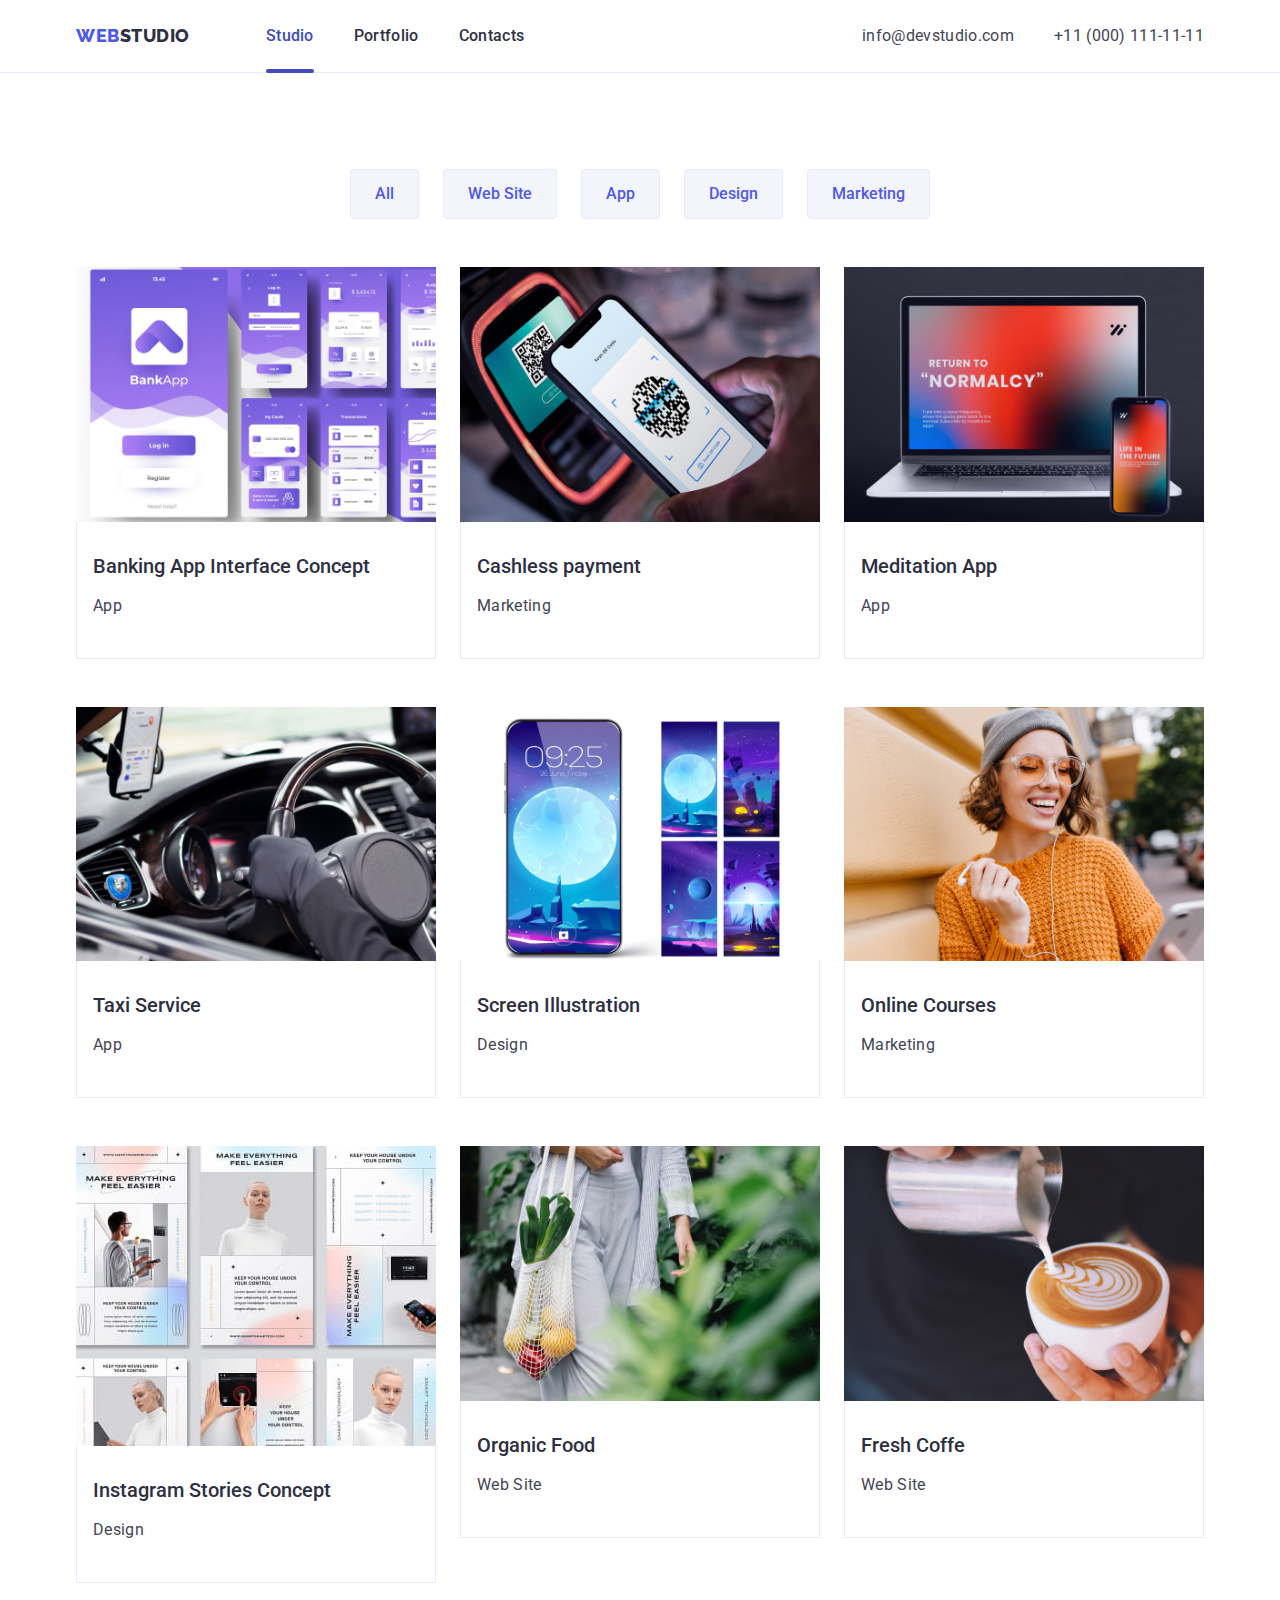
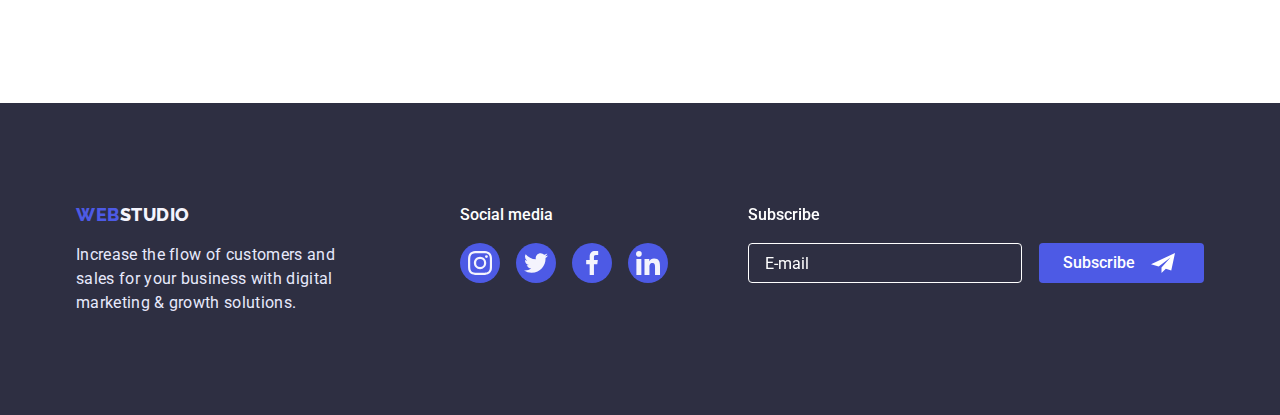
==== commit c254d923: "update html update css" ====
--- a/portfolio.html
+++ b/portfolio.html
@@ -23,17 +23,24 @@
     <div class="container header-container">
       <nav class="site-nav">
         <a href="./index.html" class="logo"><span class="logo-firstcolor">Web</span>Studio</a>
-        <ul class="nav-list list">
-          <li class="header-item">
-            <a class="menu-link link" href="./index.html">Studio</a>
-          </li>
+
+        <ul class="nav-list list nav-tablet">
           <li class="nav-item header-item">
-            <a class="menu-link link link-portfolio" href="./portfolio.html">Portfolio</a>
-          </li>
-          <li class="header-item">
+            <a class="menu-link link link-studio" href="./index.html">Studio</a>
+          </li>
+          <li class="nav-item header-item">
+            <a class="menu-link link page" href="./portfolio.html">Portfolio</a>
+          </li>
+          <li class="nav-item header-item">
             <a class="menu-link link" href="">Contacts</a>
           </li>
         </ul>
+
+        <button data-mobile-menu-open type="button" class="menu-open-btn">
+          <svg width="32px" height="22px">
+            <use href="./images/icons.svg#icon-menu-hamburger"></use>
+          </svg>
+        </button>
       </nav>
       <address class="site-address">
         <ul class="address-list list">
@@ -45,9 +52,79 @@
           </li>
         </ul>
       </address>
+      <div class=" backdrop is-hidden" data-mobile-menu>
+        <div class="mobile-menu">
+          <button data-mobile-menu-close type="button" class="menu-close-btn">
+            <svg class="modal-close-btn" width="8" height="8">
+              <use href="./images/icons.svg#icon-close-black"></use>
+            </svg>
+          </button>
+
+          <nav>
+            <ul class="nav-list list">
+              <li class="nav-item header-item">
+                <a class="menu-link link-studio" href="./index.html">Studio</a>
+              </li>
+              <li class="nav-item header-item">
+                <a class="menu-link page" href="./portfolio.html">Portfolio</a>
+              </li>
+              <li class="nav-item header-item">
+                <a class="menu-link link-contacts" href="">Contacts</a>
+              </li>
+            </ul>
+          </nav>
+          <div>
+            <ul class="address-list list">
+              <li class="header-item phone-item">
+                <a class="adress-link menu-phone" href="tel:+110001111111">+11 (000) 111-11-11</a>
+              </li>
+              <li class="header-item email-item">
+                <a class="adress-link menu-email" href="mailto:info@devstudio.com">info@devstudio.com</a>
+              </li>
+            </ul>
+
+            <ul class="social-list-menu list">
+              <li class="social-item item">
+                <a href="#" class="social-list-item-link-menu">
+                  <svg class="social-list-icon" width="24" height="24">
+                    <use href="./images/sprite.svg#icon-instagram"></use>
+                  </svg>
+                </a>
+              </li>
+
+              <li class="social-item item">
+                <a href="#" class="social-list-item-link-menu">
+                  <svg class="social-list-icon" width="24" height="24">
+                    <use href="./images/sprite.svg#icon-twitter"></use>
+                  </svg>
+                </a>
+              </li>
+
+              <li class="social-item item">
+                <a href="#" class="social-list-item-link-menu">
+                  <svg class="social-list-icon" width="24" height="24">
+                    <use href="./images/sprite.svg#icon-facebook"></use>
+                  </svg>
+                </a>
+              </li>
+
+              <li class="social-item item">
+                <a href="#" class="social-list-item-link-menu">
+                  <svg class="social-list-icon" width="24" height="24">
+                    <use href="./images/sprite.svg#icon-linkedin"></use>
+                  </svg>
+                </a>
+              </li>
+            </ul>
+          </div>
+
+        </div>
+
+
+      </div>
+    </div>
     </div>
   </header>
-
   <!--Header-->
 
   <!--Hero-->
@@ -80,8 +157,23 @@
           <li class="hero-item card-item">
             <a class="list-link" href="">
               <div class="wrapper">
-                <img src="./images/banking-app.jpg" alt="banking-app_photo" width="360" />
-
+
+                <picture>
+                  <source
+                  srcset="./images/banking-app@1x.jpg 1x, ./images/banking-app@2x.jpg 2x"
+                  media="(max-width: 767px)">
+
+                  <source
+                  srcset="./images/banking-app@1x.jpg 1x, ./images/banking-app@2x.jpg 2x"
+                  media="(max-width: 1199px)">
+
+                  <source
+                  srcset="./images/banking-app@1x.jpg 1x, ./images/banking-app@2x.jpg 2x"
+                  media="(min-width: 1200px)">
+
+                  <img src="./images/banking-app.jpg" alt="banking-app-photo"/>
+                </picture>
+                
                 <div class="card-thumb">
                   <p>
                     14 Stylish and User-Friendly App Desighn Concepts * Task
@@ -103,8 +195,23 @@
           <li class="hero-item card-item">
             <a class="list-link" href="">
               <div class="wrapper">
-                <img src="./images/cashless-payment.jpg" alt="banking-app_photo" width="360" />
-
+
+                <picture>
+                  <source
+                  srcset="./images/cashless-payment@1x.jpg 1x, ./images/cashless-payment@2x.jpg 2x"
+                  media="(max-width: 767px)">
+
+                  <source
+                  srcset="./images/cashless-payment@1x.jpg 1x, ./images/cashless-payment@2x.jpg 2x"
+                  media="(max-width: 1199px)">
+
+                  <source
+                  srcset="./images/cashless-payment@1x.jpg 1x, ./images/cashless-payment@2x.jpg 2x"
+                  media="(min-width: 1200px)">
+
+                  <img src="./images/cashless-payment.jpg" alt="cashless-payment-photo"/>
+                </picture>
+                
                 <div class="card-thumb">
                   <p>
                     14 Stylish and User-Friendly App Desighn Concepts * Task
@@ -126,8 +233,23 @@
           <li class="hero-item card-item">
             <a class="list-link" href="">
               <div class="wrapper">
-                <img src="./images/meditation-app.jpg" alt="banking-app_photo" width="360" />
-
+
+                <picture>
+                  <source
+                  srcset="./images/meditation-app@1x.jpg 1x, ./images/meditation-app@2x.jpg 2x"
+                  media="(max-width: 767px)">
+
+                  <source
+                  srcset="./images/meditation-app@1x.jpg 1x, ./images/meditation-app@2x.jpg 2x"
+                  media="(max-width: 1199px)">
+
+                  <source
+                  srcset="./images/meditation-app@1x.jpg 1x, ./images/meditation-app@2x.jpg 2x"
+                  media="(min-width: 1200px)">
+
+                  <img src="./images/meditation-app.jpg" alt="meditation-app-photo"/>
+                </picture>
+                
                 <div class="card-thumb">
                   <p>
                     14 Stylish and User-Friendly App Desighn Concepts * Task
@@ -147,8 +269,23 @@
           <li class="hero-item card-item">
             <a class="list-link" href="">
               <div class="wrapper">
-                <img src="./images/taxi-service.jpg" alt="banking-app_photo" width="360" />
-
+
+                <picture>
+                  <source
+                  srcset="./images/taxi-service@1x.jpg 1x, ./images/taxi-service@2x.jpg 2x"
+                  media="(max-width: 767px)">
+
+                  <source
+                  srcset="./images/taxi-service@1x.jpg 1x, ./images/taxi-service@2x.jpg 2x"
+                  media="(max-width: 1199px)">
+
+                  <source
+                  srcset="./images/taxi-service@1x.jpg 1x, ./images/taxi-service@2x.jpg 2x"
+                  media="(min-width: 1200px)">
+
+                  <img src="./images/taxi-service.jpg" alt="taxi-service-photo"/>
+                </picture>
+                
                 <div class="card-thumb">
                   <p>
                     14 Stylish and User-Friendly App Desighn Concepts * Task
@@ -168,8 +305,23 @@
           <li class="hero-item card-item">
             <a class="list-link" href="">
               <div class="wrapper">
-                <img src="./images/screen-illustratiom.jpg" alt="banking-app_photo" width="360" />
-
+
+                <picture>
+                  <source
+                  srcset="./images/screen-illustration@1x.jpg 1x, ./images/screen-illustration@2x.jpg 2x"
+                  media="(max-width: 767px)">
+
+                  <source
+                  srcset="./images/screen-illustration@1x.jpg 1x, ./images/screen-illustration@2x.jpg 2x"
+                  media="(max-width: 1199px)">
+
+                  <source
+                  srcset="./images/screen-illustration@1x.jpg 1x, ./images/screen-illustration@2x.jpg 2x"
+                  media="(min-width: 1200px)">
+
+                  <img src="./images/screen-illustratiom.jpg" alt="screen-illustratiom-photo"/>
+                </picture>
+                
                 <div class="card-thumb">
                   <p>
                     14 Stylish and User-Friendly App Desighn Concepts * Task
@@ -191,8 +343,23 @@
           <li class="hero-item card-item">
             <a class="list-link" href="">
               <div class="wrapper">
-                <img src="./images/online-courses.jpg" alt="banking-app_photo" width="360" />
-
+
+                <picture>
+                  <source
+                  srcset="./images/online-courses@1x.jpg 1x, ./images/online-courses@2x.jpg 2x"
+                  media="(max-width: 767px)">
+
+                  <source
+                  srcset="./images/online-courses@1x.jpg 1x, ./images/online-courses@2x.jpg 2x"
+                  media="(max-width: 1199px)">
+
+                  <source
+                  srcset="./images/online-courses@1x.jpg 1x, ./images/online-courses@2x.jpg 2x"
+                  media="(min-width: 1200px)">
+
+                  <img src="./images/online-courses.jpg" alt="online-courses-photo"/>
+                </picture>
+                
                 <div class="card-thumb">
                   <p>
                     14 Stylish and User-Friendly App Desighn Concepts * Task
@@ -212,7 +379,7 @@
           <li class="hero-item card-item">
             <a class="list-link" href="">
               <div class="wrapper">
-                <img src="./images/instagram-stories-concept.jpg" alt="banking-app_photo" width="360" />
+                <img src="./images/instagram-stories-concept.jpg" alt="instagram-stories-photo" width="360" />
 
                 <div class="card-thumb">
                   <p>
@@ -234,7 +401,23 @@
           <li class="hero-item card-item">
             <a class="list-link" href="">
               <div class="wrapper">
-                <img src="./images/organic-food.jpg" alt="banking-app_photo" width="360" />
+
+                <picture>
+                  <source
+                  srcset="./images/organic-food@1x.jpg 1x, ./images/organic-food@2x.jpg 2x"
+                  media="(max-width: 767px)">
+
+                  <source
+                  srcset="./images/organic-food@1x.jpg 1x, ./images/organic-food@2x.jpg 2x"
+                  media="(max-width: 1199px)">
+
+                  <source
+                  srcset="./images/organic-food@1x.jpg 1x, ./images/organic-food@2x.jpg 2x"
+                  media="(min-width: 1200px)">
+
+                  <img src="./images/organic-food.jpg" alt="organic-food-photo"/>
+                </picture>
+                
                 <div class="card-thumb">
                   <p>
                     14 Stylish and User-Friendly App Desighn Concepts * Task
@@ -255,7 +438,23 @@
             <div>
               <a class="list-link" href="">
                 <div class="wrapper">
-                  <img src="./images/fresh-coffe.jpg" alt="banking-app_photo" width="360" />
+
+                  <picture>
+                    <source
+                    srcset="./images/fresh-coffe@1x.jpg 1x, ./images/fresh-coffe@2x.jpg 2x"
+                    media="(max-width: 767px)">
+  
+                    <source
+                    srcset="./images/fresh-coffe@1x.jpg 1x, ./images/fresh-coffe@2x.jpg 2x"
+                    media="(max-width: 1199px)">
+  
+                    <source
+                    srcset="./images/fresh-coffe@1x.jpg 1x, ./images/fresh-coffe@2x.jpg 2x"
+                    media="(min-width: 1200px)">
+  
+                    <img src="./images/fresh-coffe.jpg" alt="fresh-coffe-photo"/>
+                  </picture>
+                  
 
                   <div class="card-thumb">
                     <p>
@@ -340,6 +539,61 @@
     </div>
   </footer>
   <!-- /FOOTER-->
+  <div class="backdrop is-hidden" data-modal>
+
+    <form class="form">
+      <div class="modal">
+        <button data-modal-close type="button" class="close-btn">
+          <svg class="modal-close-btn" width="8" height="8">
+            <use href="./images/icons.svg#icon-close-black"></use>
+          </svg>
+        </button>
+        <h3 class="modal-heading">
+          Leave your contacts and we will call you back
+        </h3>
+
+        <div class="form-field-modal name">
+          <label for="name">Name</label>
+          <svg class="icon" width="18" height="24">
+            <use href="./images/icons.svg#icon-person-black"></use>
+          </svg>
+          <input type="text" name="user-name" id="name" />
+        </div>
+
+        <div class="form-field-modal phone">
+          <label for="tel">Phone</label>
+          <svg class="icon" width="18" height="24">
+            <use href="./images/icons.svg#icon-phone-black"></use>
+          </svg>
+          <input type="tel" name="tel" id="tel" />
+        </div>
+
+        <div class="form-field-modal">
+          <label for="email">Email</label>
+          <svg class="icon" width="18" height="24">
+            <use href="./images/icons.svg#icon-email-black"></use>
+          </svg>
+          <input type="email" name="mail" id="email" />
+        </div>
+
+        <div class="form-field-modal">
+          <label for="comment">Comment</label>
+          <textarea name="comment" id="comment" placeholder="Text input"></textarea>
+        </div>
+
+        <div class="policy-block">
+          <input class="checkbox" type="checkbox" name="policy" id="policy" />
+          <label class="policy-text" for="policy">I accept the terms and conditions of the <a class="policy-link"
+              href="">Privacy Policy</label>
+        </div>
+        <button class="btn-modal" type="submit">Send</button>
+
+    </form>
+  </div>
+  </div>
+
+  <script src="./js/modal.js"></script>
+  <script src="./js/mobile-menu.js"></script>
 </body>
 
 </html>--- a/css/mobile.css
+++ b/css/mobile.css
@@ -455,11 +455,109 @@
         appearance: none;
         padding-left: 0;
     }
+
+    .filter-list {
+        display: flex;
+        flex-wrap: wrap;
+        gap: var(--basic-margin);
+        margin-top: 48px;
+        margin-bottom: 48px;
+        padding-left: 0px;
+        margin-bottom: 0px;
+    }
+
+    .filter-btn {
+        display: flex;
+        padding: 12px 24px;
+        align-items: center;
+        text-align: center;
+        background-color: var(--btn-back);
+        border: 1px solid var(--btn-border);
+        border-radius: 4px;
+        font-weight: 500;
+        font-size: 16px;
+        line-height: 1.5;
+        color: var(--btn-primary);
+        cursor: pointer;
+
+        transition: border-color var(--basic-transition),
+            background-color var(--basic-transition),
+            color var(--basic-transition),
+            box-shadow var(--basic-transition);
+    }
+
+    .filter-btn:active {
+        background-color: var(--btn-hover-active);
+        border: 1px solid var(--btn-hover-active);
+        color: var(--WHITE);
+        box-shadow: 0px 3px 1px rgba(0, 0, 0, 0.1), 0px 2px 1px rgba(0, 0, 0, 0.08), 0px 2px 2px rgba(0, 0, 0, 0.12);
+        outline: none;
+    }
+
+    .card-set {
+        margin-top: 48px;
+    }
+
+    .card-item {
+        margin-bottom: 48px;
+    }
+
+    .card-thumb {
+        display: none;
+    }
+
+    .card-content {
+        padding-top: 32px;
+        padding-bottom: 32px;
+        border-left: 1px solid var(--btn-border);
+        border-right: 1px solid var(--btn-border);
+        border-bottom: 1px solid var(--btn-border);
+        box-shadow: 0px 1px 6px rgba(46, 47, 66, 0.08);
+    }
+
+    .card-heading {
+        text-align: left;
+        padding-left: 16px;
+    }
+
+    .card-item-content {
+        text-align: left;
+        padding-left: 16px;
+    }
+
+    
+    
+   
+  
+
+
+
+
+
+
+
+
+
+
+
+
+
+
+
+
+
+
+
+
+
+
+
+
 }
 
-@media screen and (min-width: 480px) {
+@media screen and (min-width: 428px) {
     .container {
-        width: 480px;
+        width: 428px;
     }
 }
 
--- a/css/tablet.css
+++ b/css/tablet.css
@@ -449,8 +449,6 @@
         left: 16px;
     }
 
-
-
     .policy-block {
         position: relative;
         display: flex;
@@ -503,6 +501,48 @@
         padding-left: 0;
     }
 
+    .filter-list {
+        display: flex;
+        gap: var(--basic-margin);
+        justify-content: center;
+        margin-top: 64px;
+        padding-left: 0px;
+        margin-bottom: 0px;
+    }
+
+    .filter-btn {
+        display: flex;
+        padding: 12px 24px;
+        align-items: center;
+        text-align: center;
+        background-color: var(--btn-back);
+        border: 1px solid var(--btn-border);
+        border-radius: 4px;
+        font-weight: 500;
+        font-size: 16px;
+        line-height: 1.5;
+        color: var(--btn-primary);
+        cursor: pointer;
+
+        transition: border-color var(--basic-transition),
+            background-color var(--basic-transition),
+            color var(--basic-transition),
+            box-shadow var(--basic-transition);
+    }
+
+    .filter-btn:hover,
+    .filter-btn:active {
+        background-color: var(--btn-hover-active);
+        border: 1px solid var(--btn-hover-active);
+        color: var(--WHITE);
+        box-shadow: 0px 3px 1px rgba(0, 0, 0, 0.1), 0px 2px 1px rgba(0, 0, 0, 0.08), 0px 2px 2px rgba(0, 0, 0, 0.12);
+        outline: none;
+    }
+
+
+
+
+
 }
 
 @media screen and (min-device-pixel-ratio:2),
--- a/css/desctop.css
+++ b/css/desctop.css
@@ -133,7 +133,6 @@
         margin-bottom: 0px;
     }
 
-    /*-----------HERO--------------*/
 
     .hero {
         padding-top: 188px;
@@ -352,8 +351,6 @@
         padding-left: 16px;
         padding-bottom: 8px;
     }
-
-
 
     .features-text {
         font-weight: inherit;
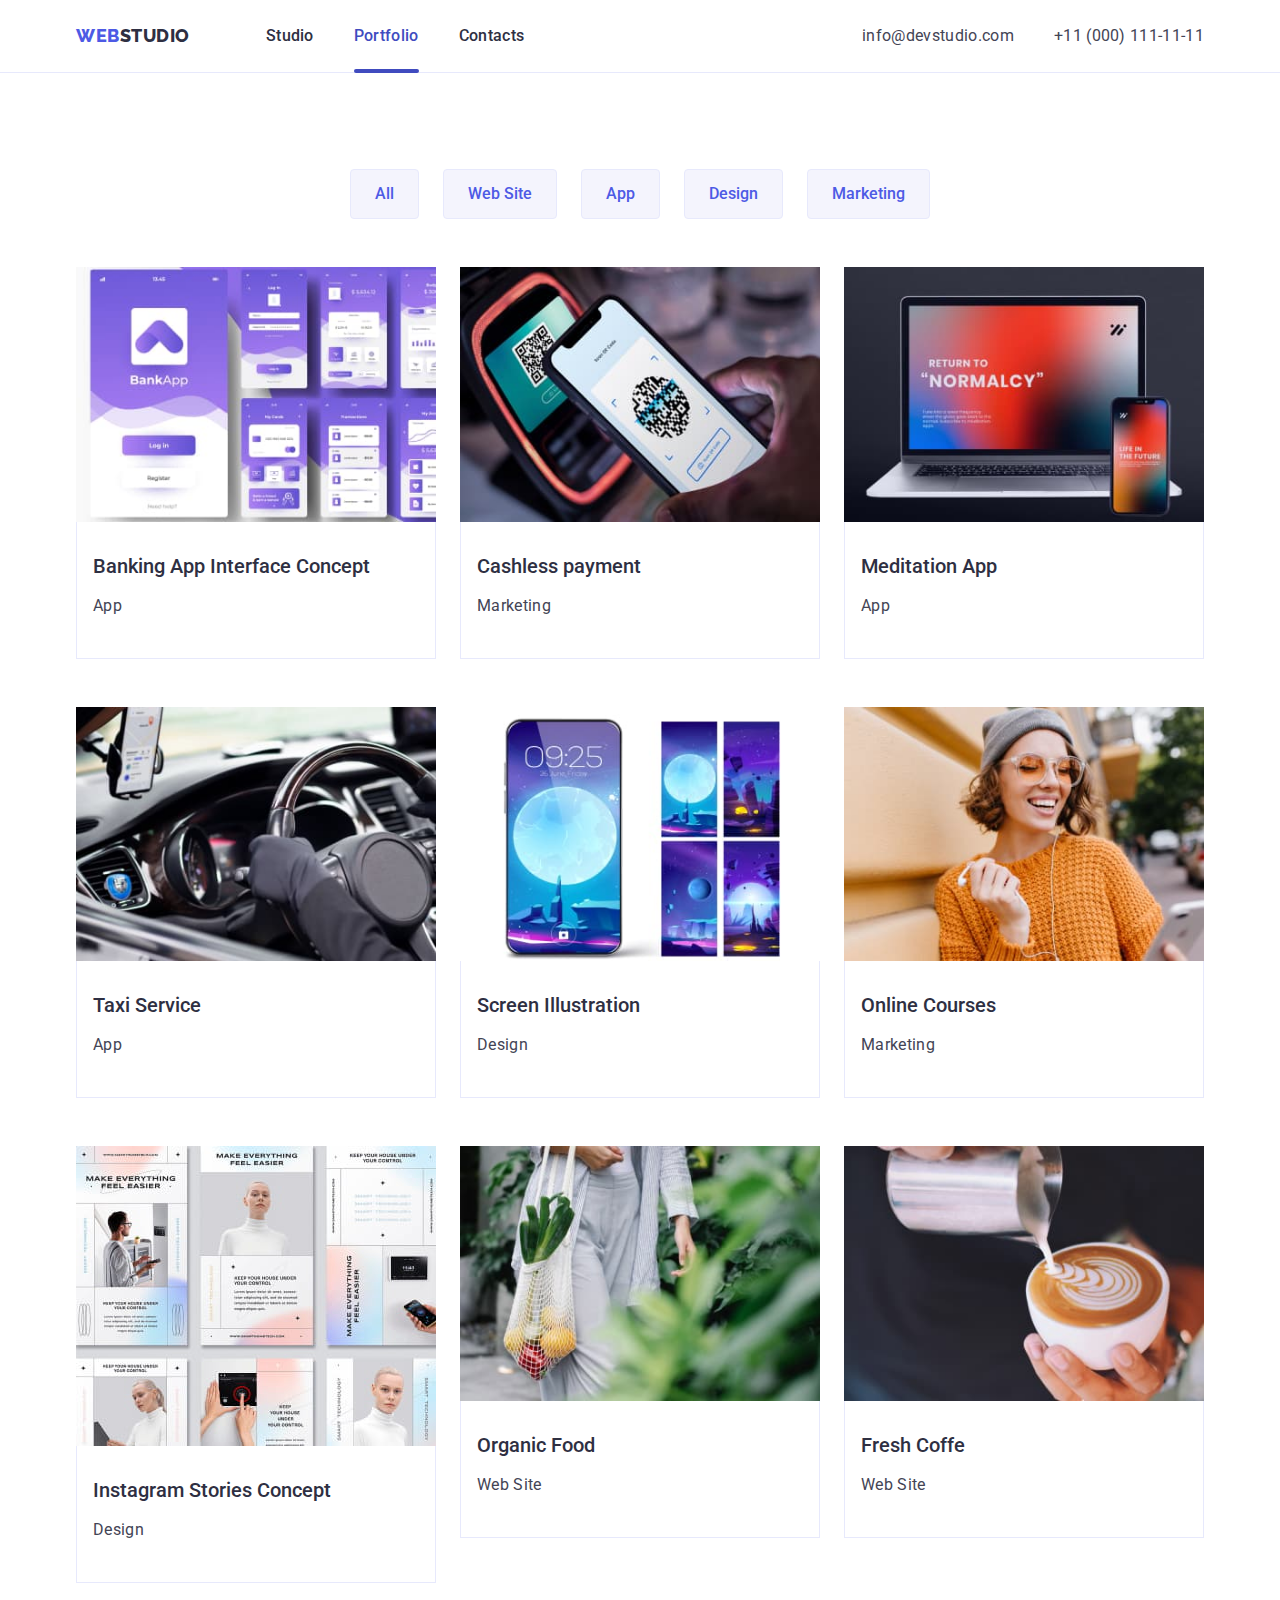
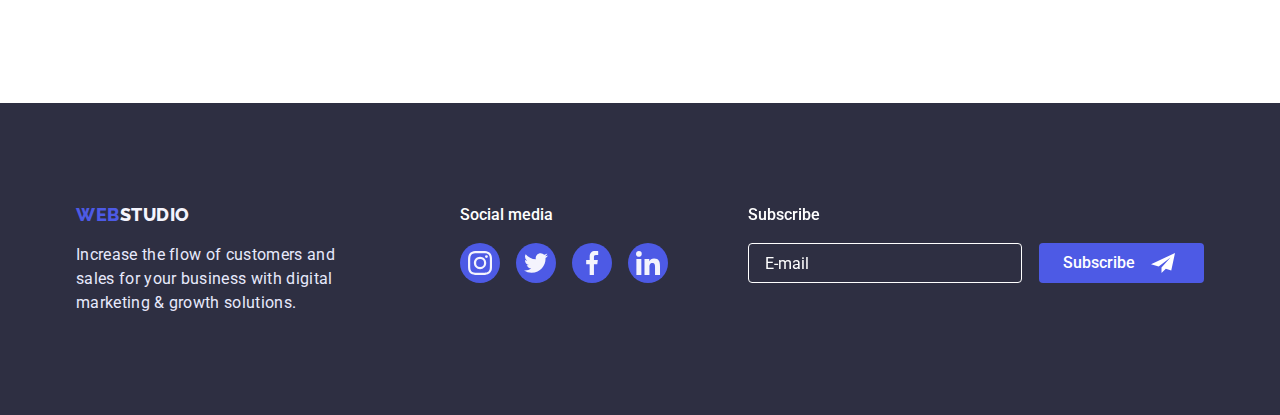
==== commit 8c400b9a: "update" ====
--- a/portfolio.html
+++ b/portfolio.html
@@ -26,10 +26,10 @@
 
         <ul class="nav-list list nav-tablet">
           <li class="nav-item header-item">
-            <a class="menu-link link link-studio" href="./index.html">Studio</a>
+            <a class="menu-link link" href="./index.html">Studio</a>
           </li>
           <li class="nav-item header-item">
-            <a class="menu-link link page" href="./portfolio.html">Portfolio</a>
+            <a class="menu-link link link-portfolio" href="./portfolio.html">Portfolio</a>
           </li>
           <li class="nav-item header-item">
             <a class="menu-link link" href="">Contacts</a>
@@ -481,62 +481,120 @@
 
   <!--FOOTER-->
   <footer class="footer">
-    <div class="container footer-blocks">
-      <div class="block-logo">
-        <a href="./index.html" class="logo-footer"><span class="logo-firstcolor">Web</span>Studio</a>
-        <p class="footer-text">
-          Increase the flow of customers and sales for your business with
-          digital marketing & growth solutions.
-        </p>
+
+    <div class="container">
+      <div class="footer-blocks">
+        <div class="block-logo desctop">
+          <a href="./index.html" class="logo-footer"><span class="logo-firstcolor">Web</span>Studio</a>
+          <p class="footer-text">
+            Increase the flow of customers and sales for your business with
+            digital marketing & growth solutions.
+          </p>
+        </div>
+
+        <div class="block-social desctop">
+          <h3 class="social-media-heading">Social media</h3>
+          <ul class="social-list list">
+            <li class="social-item item">
+              <a href="#" class="social-list-item-link item-link-instagram">
+                <svg class="social-list-icon" width="24" height="24">
+                  <use href="./images/sprite.svg#icon-instagram"></use>
+                </svg>
+              </a>
+            </li>
+
+            <li class="social-item item">
+              <a href="#" class="social-list-item-link item-link-twitter">
+                <svg class="social-list-icon" width="24" height="24">
+                  <use href="./images/sprite.svg#icon-twitter"></use>
+                </svg>
+              </a>
+            </li>
+
+            <li class="social-item item">
+              <a href="#" class="social-list-item-link item-link-facebook">
+                <svg class="social-list-icon" width="24" height="24">
+                  <use href="./images/sprite.svg#icon-facebook"></use>
+                </svg>
+              </a>
+            </li>
+
+            <li class="social-item item">
+              <a href="#" class="social-list-item-link item-link-linkedin">
+                <svg class="social-list-icon" width="24" height="24">
+                  <use href="./images/sprite.svg#icon-linkedin"></use>
+                </svg>
+              </a>
+            </li>
+          </ul>
+        </div>
+        <form class="block-subscribe-form desctop">
+          <div class="form-field-ftr">
+            <label for="mail" class="form-label-ftr">Subscribe</label>
+            <input type="email" name="mail" id="mail" placeholder="E-mail" />
+          </div>
+          <button type="submit" class="btn-subscribe">Subscribe</button>
+        </form>
       </div>
 
-      <div class="block-social">
-        <h3 class="social-media-heading">Social media</h3>
-        <ul class="social-list list">
-          <li class="social-item item">
-            <a href="#" class="social-list-item-link item-link-instagram">
-              <svg class="social-list-icon" width="24" height="24">
-                <use href="./images/sprite.svg#icon-instagram"></use>
-              </svg>
-            </a>
-          </li>
-
-          <li class="social-item item">
-            <a href="#" class="social-list-item-link item-link-twitter">
-              <svg class="social-list-icon" width="24" height="24">
-                <use href="./images/sprite.svg#icon-twitter"></use>
-              </svg>
-            </a>
-          </li>
-
-          <li class="social-item item">
-            <a href="#" class="social-list-item-link item-link-facebook">
-              <svg class="social-list-icon" width="24" height="24">
-                <use href="./images/sprite.svg#icon-facebook"></use>
-              </svg>
-            </a>
-          </li>
-
-          <li class="social-item item">
-            <a href="#" class="social-list-item-link item-link-linkedin">
-              <svg class="social-list-icon" width="24" height="24">
-                <use href="./images/sprite.svg#icon-linkedin"></use>
-              </svg>
-            </a>
-          </li>
-        </ul>
+      <div class="tablet">
+        <div class="footer-blocks">
+          <div class="block-logo">
+            <a href="./index.html" class="logo-footer"><span class="logo-firstcolor">Web</span>Studio</a>
+            <p class="footer-text">
+              Increase the flow of customers and sales for your business with
+              digital marketing & growth solutions.
+            </p>
+          </div>
+          <div class="block-social">
+            <h3 class="social-media-heading">Social media</h3>
+            <ul class="social-list list">
+              <li class="social-item item">
+                <a href="#" class="social-list-item-link item-link-instagram">
+                  <svg class="social-list-icon" width="24" height="24">
+                    <use href="./images/sprite.svg#icon-instagram"></use>
+                  </svg>
+                </a>
+              </li>
+
+              <li class="social-item item">
+                <a href="#" class="social-list-item-link item-link-twitter">
+                  <svg class="social-list-icon" width="24" height="24">
+                    <use href="./images/sprite.svg#icon-twitter"></use>
+                  </svg>
+                </a>
+              </li>
+
+              <li class="social-item item">
+                <a href="#" class="social-list-item-link item-link-facebook">
+                  <svg class="social-list-icon" width="24" height="24">
+                    <use href="./images/sprite.svg#icon-facebook"></use>
+                  </svg>
+                </a>
+              </li>
+
+              <li class="social-item item">
+                <a href="#" class="social-list-item-link item-link-linkedin">
+                  <svg class="social-list-icon" width="24" height="24">
+                    <use href="./images/sprite.svg#icon-linkedin"></use>
+                  </svg>
+                </a>
+              </li>
+            </ul>
+          </div>
+        </div>
+
+        <form class="form-tablet">
+          <div class="form-field-ftr">
+            <label for="mail" class="form-label-ftr">Subscribe</label>
+            <input class="input-ftr" type="email" name="mail" id="mail" placeholder="E-mail" />
+          </div>
+          <button type="submit" class="btn-subscribe">Subscribe</button>
+        </form>
+
       </div>
-
-      <form class="block-subscribe-form">
-        <div class="form-field-ftr">
-          <label for="mail" class="form-label-ftr">Subscribe</label>
-          <input type="email" name="mail" id="mail" placeholder="E-mail" />
-        </div>
-        <button type="submit" class="btn-subscribe">Subscribe</button>
-      </form>
-
     </div>
-    </div>
+
   </footer>
   <!-- /FOOTER-->
   <div class="backdrop is-hidden" data-modal>
--- a/css/mobile.css
+++ b/css/mobile.css
@@ -523,6 +523,7 @@
     .card-item-content {
         text-align: left;
         padding-left: 16px;
+        margin-bottom: 0;
     }
 
     
--- a/css/tablet.css
+++ b/css/tablet.css
@@ -2,6 +2,8 @@
 
     .container {
         width: 768px;
+        padding-left: 16px;
+        padding-right: 16px;
     }
 
     .menu-open-btn,
@@ -16,6 +18,10 @@
         display: flex;
         align-items: center;
         justify-content: space-between;
+    }
+
+    .header {
+        box-shadow: 0px 2px 1px rgba(46, 47, 66, 0.08), 0px 1px 1px rgba(46, 47, 66, 0.16), 0px 1px 6px rgba(46, 47, 66, 0.08);
     }
 
     .nav-tablet {
@@ -50,6 +56,18 @@
         position: absolute;
         display: block;
         width: 48px;
+        height: 4px;
+        background-color: var(--btn-hover-active);
+        border-radius: 2px;
+        bottom: -6px;
+        color: var(--icon-hover-green);
+    }
+
+    .link-portfolio::after {
+        content: "";
+        position: absolute;
+        display: block;
+        width: 66px;
         height: 4px;
         background-color: var(--btn-hover-active);
         border-radius: 2px;
@@ -539,6 +557,54 @@
         outline: none;
     }
 
+    .card-set {
+        display: flex;
+        flex-wrap: wrap;
+    }
+
+    .card-set {
+        padding: 0;
+        margin-top: 64px;
+        margin-bottom: 96px;
+        display: flex;
+        flex-wrap: wrap;
+        gap: 24px;
+    }
+
+    .card-item {
+        flex-basis: calc(100% / 2 - 24px);
+        box-shadow: 0px 1px 6px rgba(46, 47, 66, 0.08);
+    }
+
+    .card-item:hover,
+    .card-item:active {
+        box-shadow: 0px 1px 6px rgba(46, 47, 66, 0.08), 0px 1px 1px rgba(46, 47, 66, 0.16), 0px 2px 1px rgba(46, 47, 66, 0.08);
+    }
+
+    .card-item:nth-child(n+3) {
+        margin-top: 72px;
+    }
+
+    .card-thumb {
+       display: none;
+    }
+
+    .card-heading {
+        text-align: left;
+        padding-left: 16px;
+        margin-top: 32px;
+    }
+
+    .card-item-content {
+        text-align: left;
+        padding-left: 16px;
+        margin-bottom: 32px;
+    }
+
+
+
+    
+
 
 
 
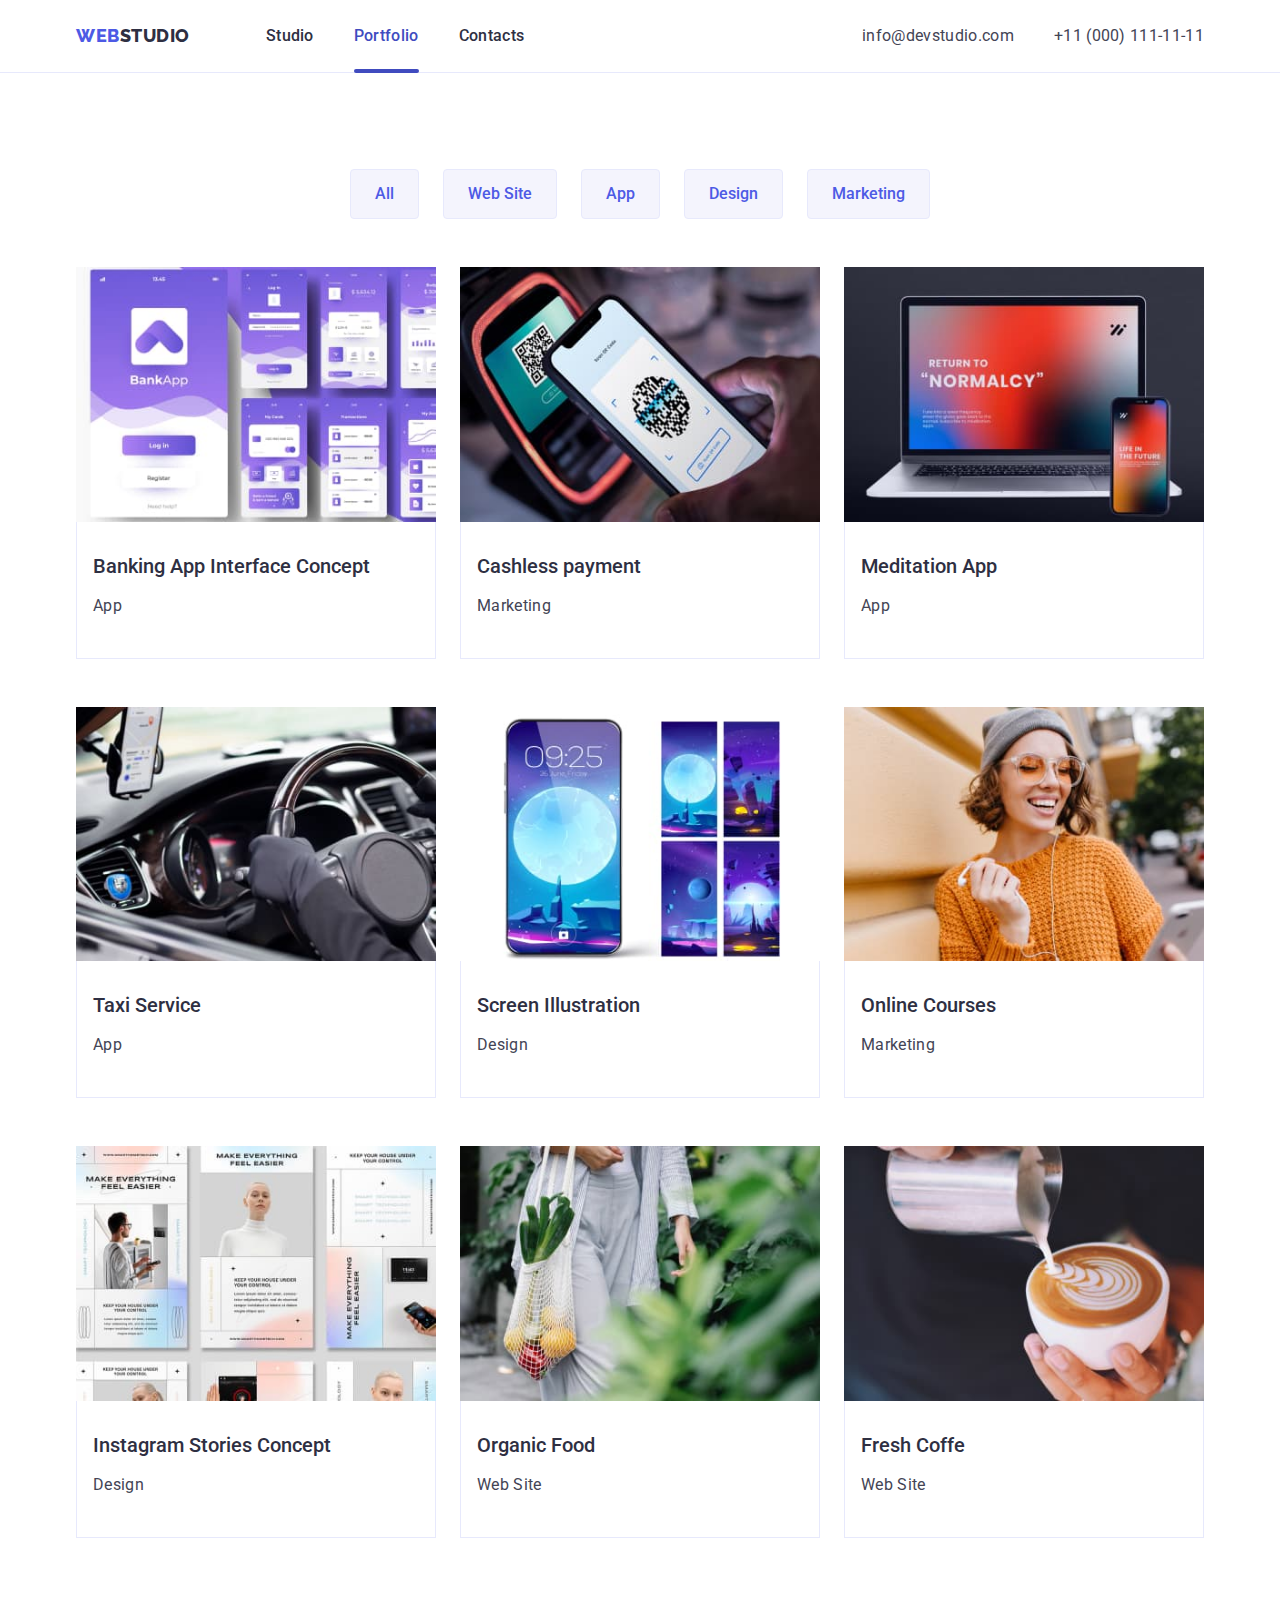
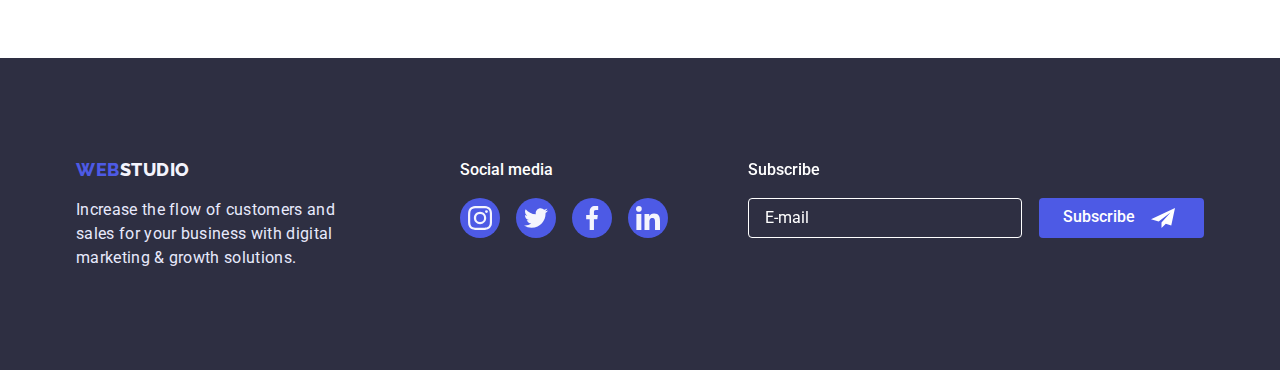
==== commit 176d796f: "Update portfolio.html" ====
--- a/portfolio.html
+++ b/portfolio.html
@@ -379,7 +379,23 @@
           <li class="hero-item card-item">
             <a class="list-link" href="">
               <div class="wrapper">
-                <img src="./images/instagram-stories-concept.jpg" alt="instagram-stories-photo" width="360" />
+
+                <picture>
+                  <source
+                  srcset="./images/instagram-stories@1x.jpg, ./images/instagram-stories@2x.jpg 2x"
+                  media="(max-width: 767px)">
+
+                  <source
+                  srcset="./images/instagram-stories@1x.jpg, ./images/instagram-stories@2x.jpg 2x"
+                  media="(max-width: 1199px)">
+
+                  <source
+                  srcset="./images/instagram-stories@1x.jpg, ./images/instagram-stories@2x.jpg 2x"
+                  media="(min-width: 1200px)">
+
+                  <img src="./images/instagram-stories-concept.jpg" alt="instagram-stories-photo"/>
+                </picture>
+                
 
                 <div class="card-thumb">
                   <p>
